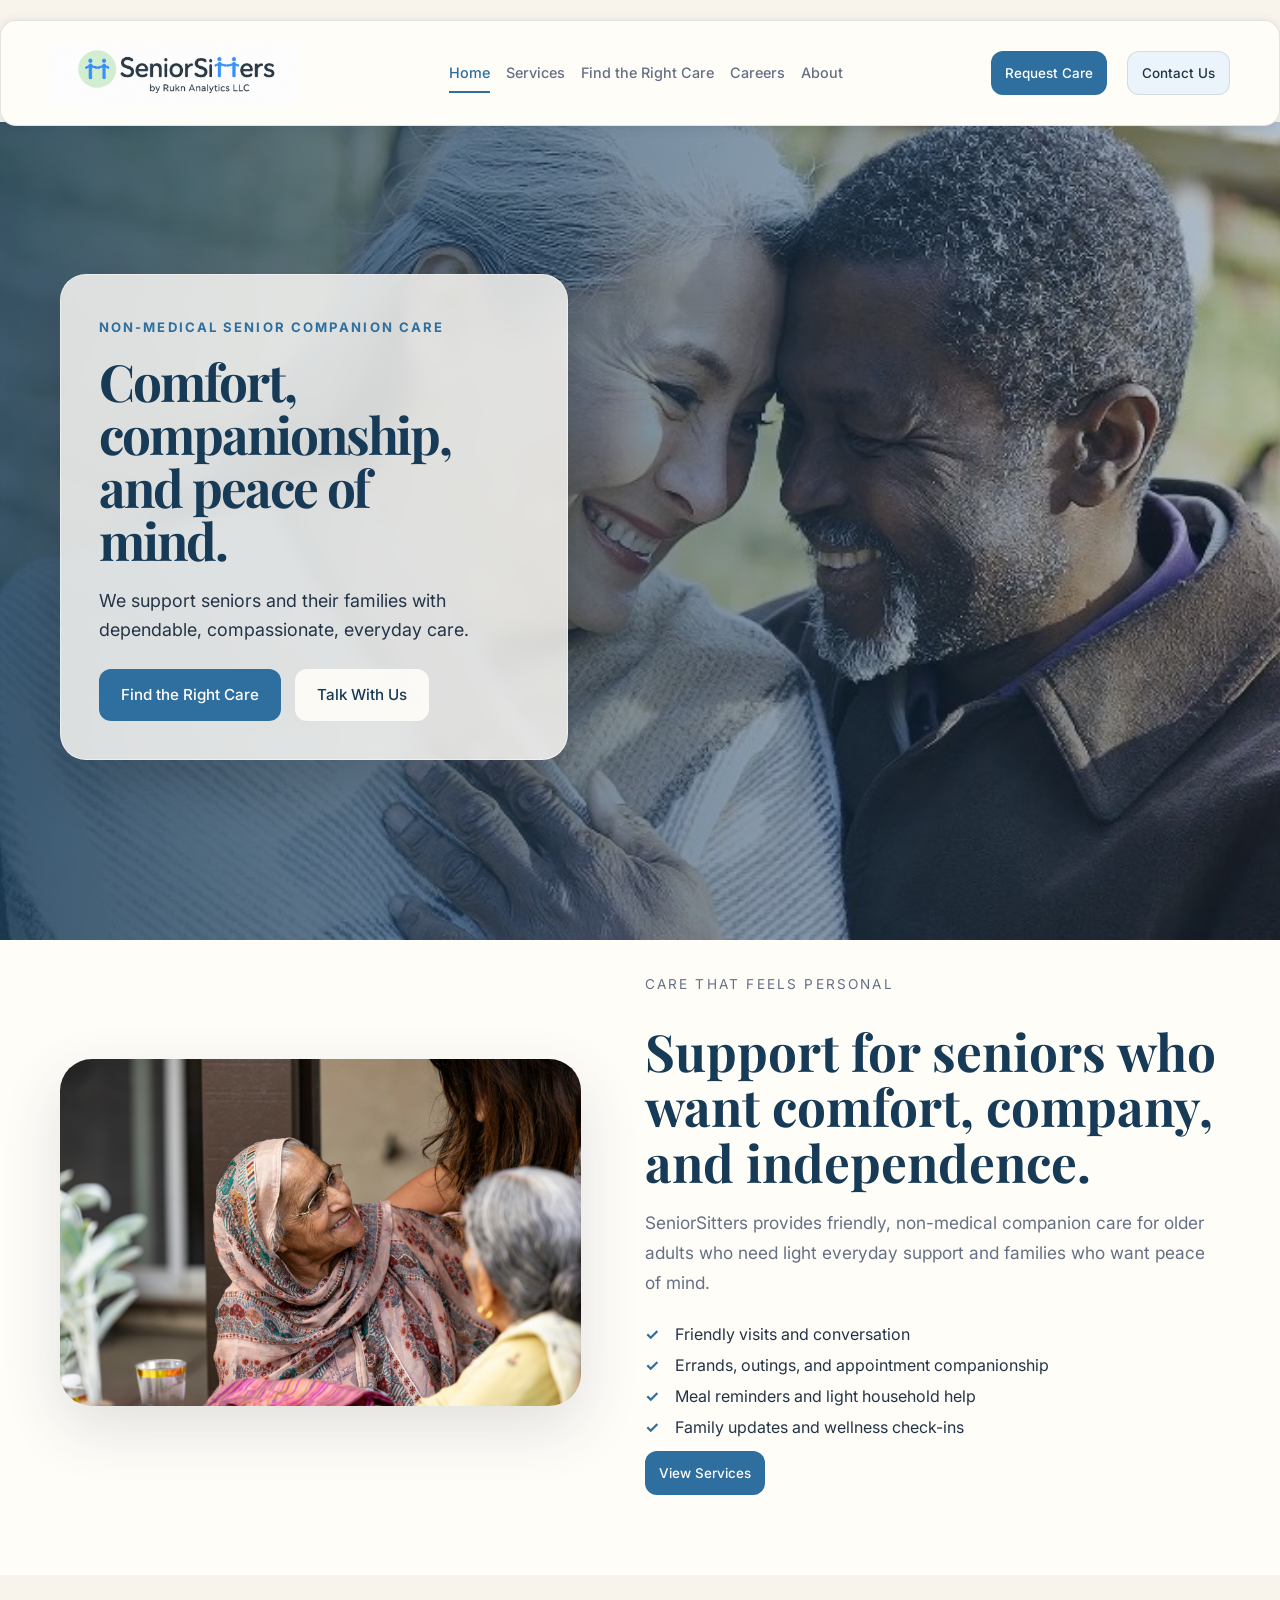
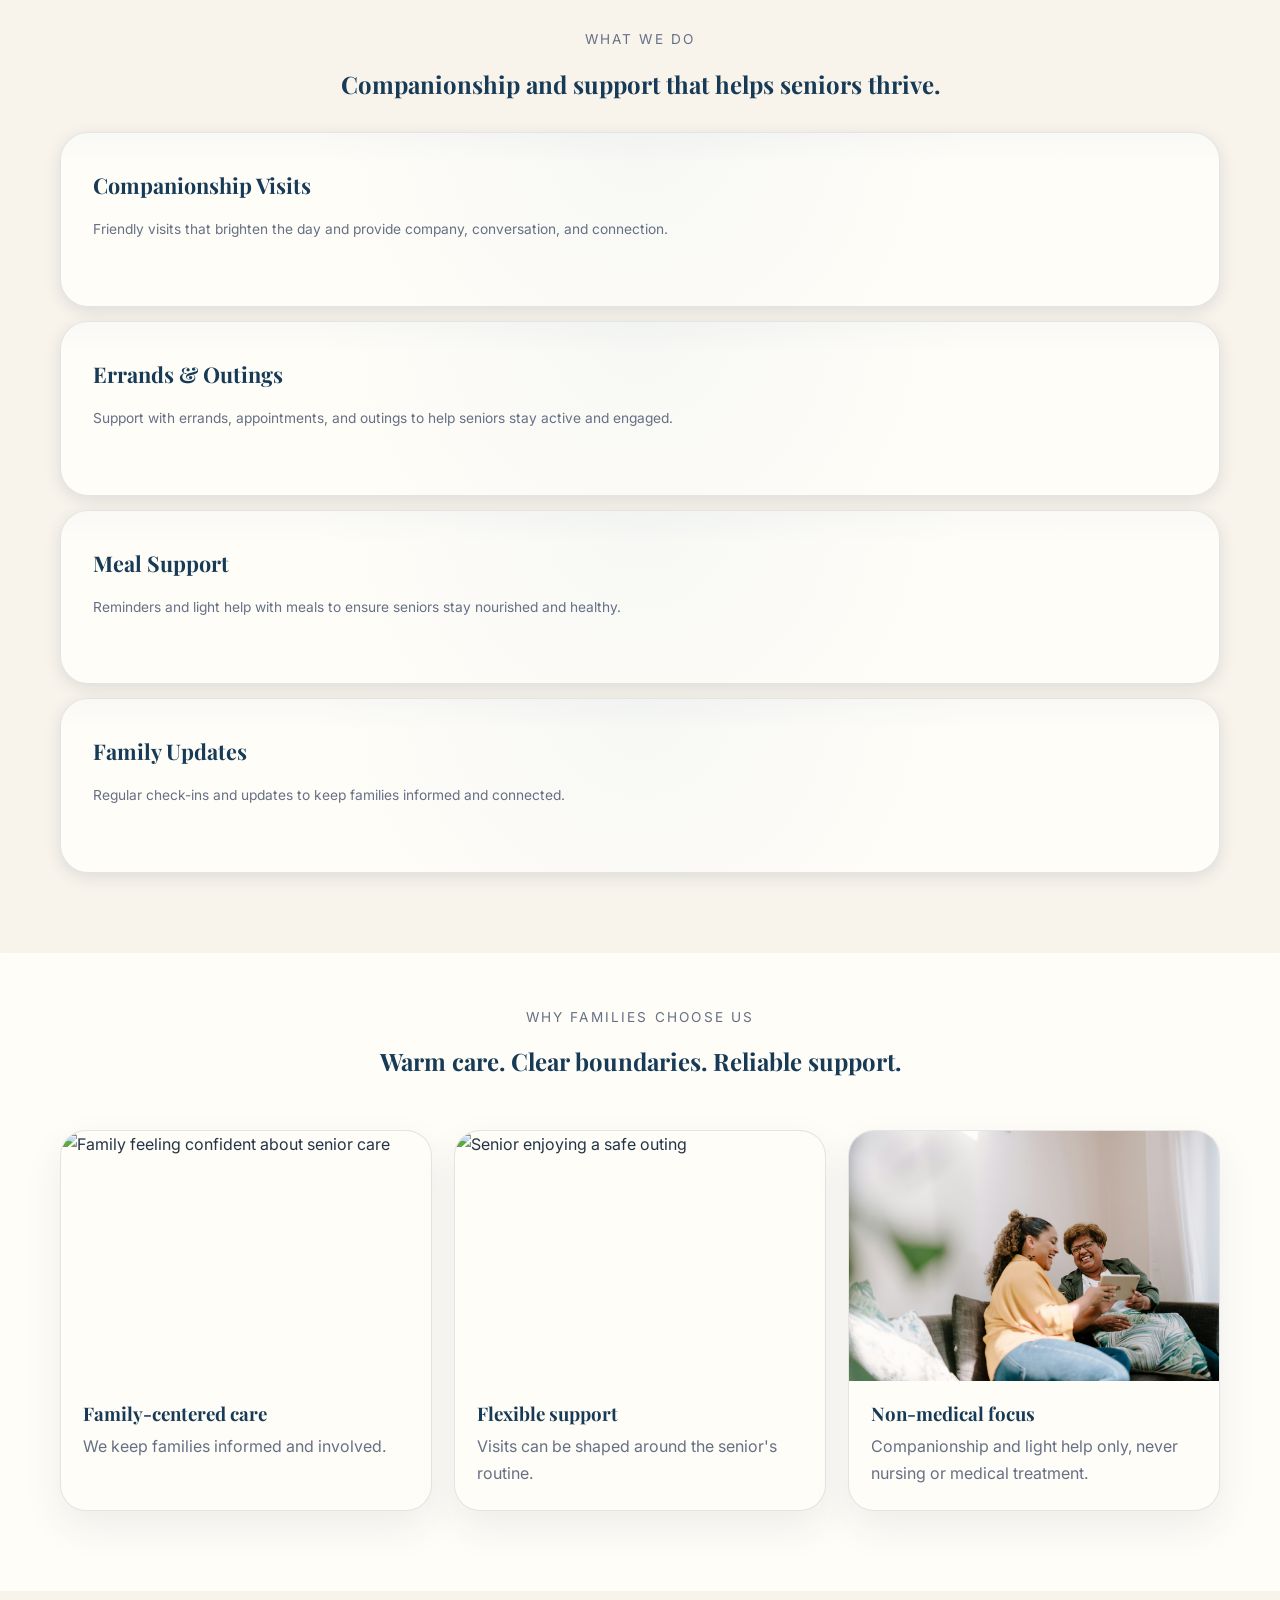
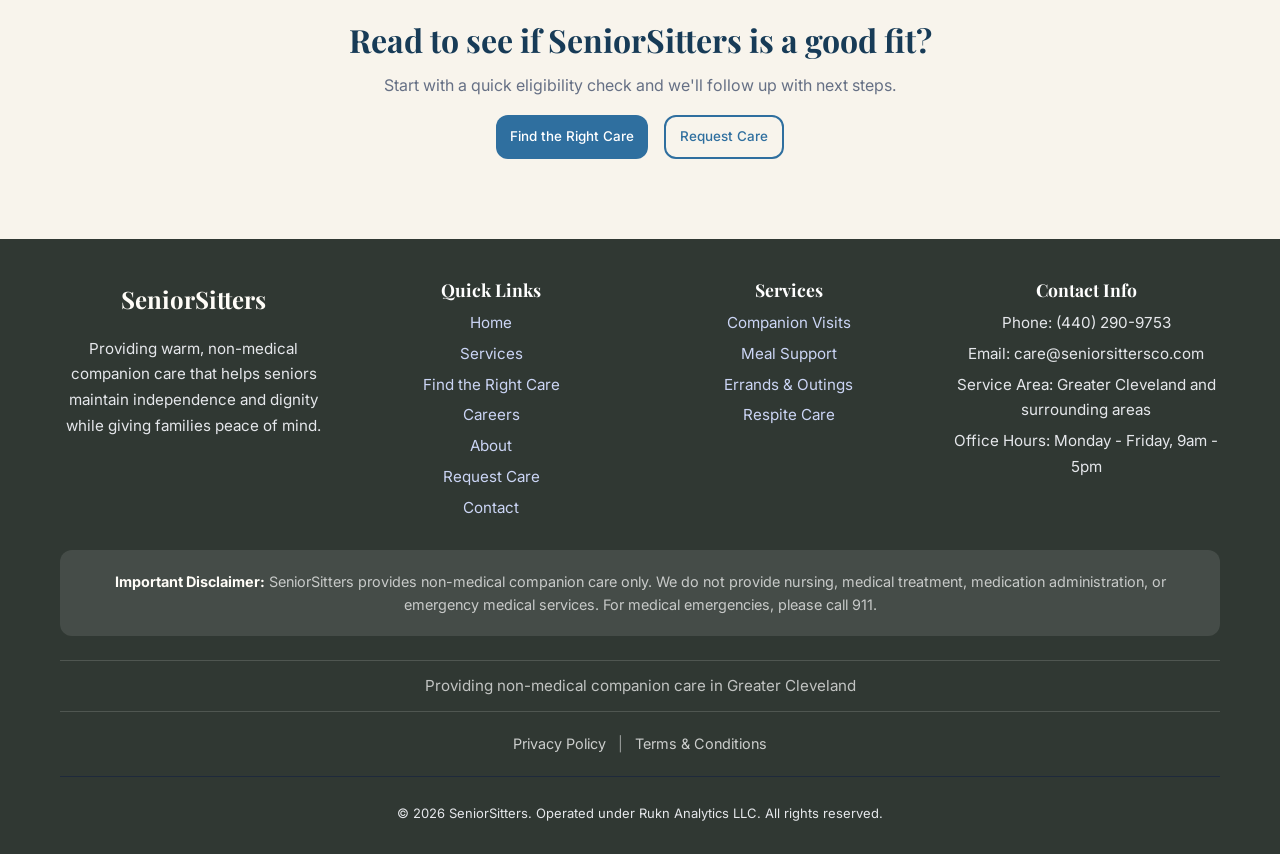
==== index.html @ dda29757 "privacy policy and terms and conditions were added for transparancy. About page now represents a cle" ====
<!DOCTYPE html>
<html lang="en">
<head>
  <meta charset="UTF-8">
  <meta name="viewport" content="width=device-width, initial-scale=1.0">
  <title>SeniorSitters - Trusted Senior Companion Care</title>
  <meta name="description" content="SeniorSitters provides warm, non-medical companion care for seniors. We offer companionship, errand support, meal reminders, and peace of mind for families.">
  <link rel="stylesheet" href="styles.css">
  <link rel="preconnect" href="https://fonts.googleapis.com">
  <link rel="preconnect" href="https://fonts.gstatic.com" crossorigin>
  <link href="https://fonts.googleapis.com/css2?family=Inter:wght@400;500;600;700&family=Playfair+Display:wght@600;700&display=swap" rel="stylesheet">
</head>
<body>
  <!-- Header -->
  <header class="header-shell">
    <div class="page-wrapper">
      <nav class="site-header">
        <a href="index.html" class="brand">
          <img src="assets/logos/logo.png" alt="SeniorSitters Logo" class="brand-logo">
        </a>
        <div class="nav-links" id="navLinks">
          <a href="index.html" class="nav-link active">Home</a>
          <a href="services.html" class="nav-link">Services</a>
          <a href="find-care.html" class="nav-link">Find the Right Care</a>
          <a href="careers.html" class="nav-link">Careers</a>
          <a href="about.html" class="nav-link">About</a>
        </div>
        <div class="header-actions">
          <a href="request-care.html" class="btn btn-primary">Request Care</a>
          <a href="contact.html" class="btn btn-secondary">Contact Us</a>
          <button class="mobile-nav-toggle" id="navToggle" aria-label="Toggle navigation">
            <span></span>
            <span></span>
            <span></span>
          </button>
        </div>
      </nav>
    </div>
  </header>

  <!-- Hero Section with Video/Image Background -->
  <section class="hero-video-section">
    <video class="hero-video" autoplay muted loop playsinline poster="assets/images/hero-care.jpg">
        <source src="assets/videos/hero-care.mp4" type="video/mp4">
    </video>

    <div class="hero-video-overlay"></div>

    <div class="container hero-video-inner">
      <div class="hero-copy-card">
        <span class="eyebrow">Non-medical senior companion care</span>
        <h1>Comfort, companionship, and peace of mind.</h1>
        <p>We support seniors and their families with dependable, compassionate, everyday care.</p>

        <div class="hero-buttons">
          <a href="find-care.html" class="btn btn-primary">Find the Right Care</a>
          <a href="contact.html" class="btn btn-light">Talk With Us</a>
        </div>
      </div>
    </div>
  </section>

  <!-- Split Care Section -->
  <section class="section section-ivory">
    <div class="container split-care-section">
      <div class="split-care-image">
        <img src="assets/images/companion-care.jpg" alt="Senior enjoying companionship with a caring sitter">
      </div>
      <div class="split-care-content">
        <span class="eyebrow">Care that feels personal</span>
        <h2>Support for seniors who want comfort, company, and independence.</h2>
        <p>SeniorSitters provides friendly, non-medical companion care for older adults who need light everyday support and families who want peace of mind.</p>
        <ul class="simple-check-list">
          <li>Friendly visits and conversation</li>
          <li>Errands, outings, and appointment companionship</li>
          <li>Meal reminders and light household help</li>
          <li>Family updates and wellness check-ins</li>
        </ul>
        <a href="services.html" class="btn btn-primary">View Services</a>
      </div>
    </div>
  </section>

  <!-- What We Do Section -->
  <section class="section">
    <div class="container">
      <div class="section-intro">
        <span class="eyebrow">What we do</span>
        <h2>Companionship and support that helps seniors thrive.</h2>
      </div>

      <div class="services-grid">
        <div class="service-card">
          <h3>Companionship Visits</h3>
          <p>Friendly visits that brighten the day and provide company, conversation, and connection.</p>
        </div>
        <div class="service-card">
          <h3>Errands & Outings</h3>
          <p>Support with errands, appointments, and outings to help seniors stay active and engaged.</p>
        </div>
        <div class="service-card">
          <h3>Meal Support</h3>
          <p>Reminders and light help with meals to ensure seniors stay nourished and healthy.</p>
        </div>
        <div class="service-card">
          <h3>Family Updates</h3>
          <p>Regular check-ins and updates to keep families informed and connected.</p>
        </div>
      </div>
      </div>
    </div>
  </section>
  <!-- Why Families Choose Us -->
  <section class="section section-ivory">
    <div class="container">
      <div class="section-intro">
        <span class="eyebrow">Why families choose us</span>
        <h2>Warm care. Clear boundaries. Reliable support.</h2>
      </div>

      <div class="photo-reason-grid">
        <div class="photo-reason-card">
          <img src="assets/images/family-support.jpg" alt="Family feeling confident about senior care">
          <h3>Family-centered care</h3>
          <p>We keep families informed and involved.</p>
        </div>
        <div class="photo-reason-card">
          <img src="assets/images/outings.jpg" alt="Senior enjoying a safe outing">
          <h3>Flexible support</h3>
          <p>Visits can be shaped around the senior's routine.</p>
        </div>
        <div class="photo-reason-card">
          <img src="assets/images/safety-check.jpg" alt="Caring sitter checking in with a senior">
          <h3>Non-medical focus</h3>
          <p>Companionship and light help only, never nursing or medical treatment.</p>
        </div>
      </div>
    </div>
  </section>

  <!-- Final CTA Section -->
  <section class="section section-sm" style="background: var(--color-bg);">
    <div class="container">
      <div class="cta-container intro-center" style="max-width: 600px; margin: 0 auto;">
        <h1 style="font-size: 2rem; margin-bottom: 12px;">Read to see if SeniorSitters is a good fit?</h1>
        <p style="color: var(--color-muted); font-size: 1rem;">Start with a quick eligibility check and we'll follow up with next steps.</p>
        <div class="cta-buttons">
          <a href="find-care.html" class="btn btn-primary">Find the Right Care</a>
          <a href="request-care.html" class="btn btn-outline">Request Care</a>
        </div>
      </div>
    </div>
  </section>

  <!-- Footer -->
  <footer class="site-footer">
    <div class="container">
      <div class="footer-content">
        <div class="footer-section">
          <div class="footer-brand">SeniorSitters</div>
          <p>Providing warm, non-medical companion care that helps seniors maintain independence and dignity while giving families peace of mind.</p>
        </div>
        <div class="footer-section">
          <h4>Quick Links</h4>
          <ul>
            <li><a href="index.html">Home</a></li>
            <li><a href="services.html">Services</a></li>
            <li><a href="find-care.html">Find the Right Care</a></li>
            <li><a href="careers.html">Careers</a></li>
            <li><a href="about.html">About</a></li>
            <li><a href="request-care.html">Request Care</a></li>
            <li><a href="contact.html">Contact</a></li>
          </ul>
        </div>
        <div class="footer-section">
          <h4>Services</h4>
          <ul>
            <li><a href="services.html">Companion Visits</a></li>
            <li><a href="services.html">Meal Support</a></li>
            <li><a href="services.html">Errands & Outings</a></li>
            <li><a href="services.html">Respite Care</a></li>
          </ul>
        </div>
        <div class="footer-section">
          <h4>Contact Info</h4>
          <p>Phone: (440) 290-9753</p>
          <p>Email: care@seniorsittersco.com</p>
          <p>Service Area: Greater Cleveland and surrounding areas</p>
          <p>Office Hours: Monday - Friday, 9am - 5pm</p>
        </div>
      </div>
      <div class="footer-disclaimer">
        <strong>Important Disclaimer:</strong> SeniorSitters provides non-medical companion care only. We do not provide nursing, medical treatment, medication administration, or emergency medical services. For medical emergencies, please call 911.
      </div>
      <div class="footer-trust-line">
        Providing non-medical companion care in Greater Cleveland
      </div>
      <div class="footer-legal">
        <a href="privacy-policy.html">Privacy Policy</a>
        <span class="footer-legal-divider">|</span>
        <a href="terms.html">Terms & Conditions</a>
      </div>
      <div class="footer-bottom">
        <p>© 2026 SeniorSitters. Operated under Rukn Analytics LLC. All rights reserved.</p>
      </div>
    </div>
  </footer>

  <script src="script.js"></script>
</body>
</html>
---- styles.css ----
/* ============================================
   SENIOR SITTERS - STYLES.CSS
   Warm, Professional Senior Companion Care
   ============================================ */

/* =========================
   COLOR VARIABLES
   ========================= */

:root {
  /* Core Colors */
  --color-bg: #F8F4EC;
  --color-surface: #FFFDF8;
  --color-surface-soft: #EAF4FA;
  
  /* Brand Colors */
  --color-primary: #2F6F9F;
  --color-primary-dark: #1F4E73;
  --color-navy: #173B57;
  --color-accent: #8FAF9D;
  --color-sand: #D8C3A5;
  --color-peach: #F3D8C7;
  
  /* Text Colors */
  --color-text: #243447;
  --color-muted: #667085;
  
  /* Borders & Shadows */
  --color-border: rgba(36, 52, 71, 0.12);
  --color-shadow: rgba(36, 52, 71, 0.12);
  
  /* Status Colors */
  --color-success: #22c55e;
  --color-error: #dc2626;
  
  /* Typography */
  --font-heading: 'Playfair Display', Georgia, serif;
  --font-body: 'Inter', -apple-system, BlinkMacSystemFont, 'Segoe UI', Roboto, sans-serif;
  
  /* Spacing */
  --radius-sm: 12px;
  --radius-md: 20px;
  --radius-lg: 28px;
  --radius-xl: 36px;
}

/* =========================
   GLOBAL RESET & BASE
   ========================= */

* {
  box-sizing: border-box;
  margin: 0;
  padding: 0;
}

html {
  scroll-behavior: smooth;
}

body {
  font-family: var(--font-body);
  font-size: 1rem;
  line-height: 1.7;
  color: var(--color-text);
  background: var(--color-bg);
  -webkit-font-smoothing: antialiased;
  -moz-osx-font-smoothing: grayscale;
}

h1, h2, h3, h4, h5, h6 {
  font-family: var(--font-heading);
  font-weight: 700;
  line-height: 1.2;
  color: var(--color-navy);
}

p {
  margin-bottom: 1rem;
}

a {
  color: var(--color-primary);
  text-decoration: none;
  transition: color 0.2s ease;
}

a:hover {
  color: var(--color-primary-dark);
}

img {
  height: auto;
  display: block;
}

button, input, select, textarea {
  font-family: inherit;
  font-size: inherit;
}

/* Focus States for Accessibility */
:focus-visible {
  outline: 2px solid var(--color-primary);
  outline-offset: 2px;
}

/* =========================
   LAYOUT
   ========================= */

.container {
  max-width: 1200px;
  margin: 0 auto;
  padding: 0 20px;
}

.page-wrapper {
  max-width: 1200px;
  margin: 0 auto;
  padding: 0 24px;
}

.narrow {
  max-width: 720px;
  margin: 0 auto;
}

/* =========================
   HEADER & NAVIGATION
   ========================= */

.header-shell {
  background: var(--color-surface);
  border: 1px solid var(--color-border);
  border-radius: var(--radius-md);
  margin: 0;
  padding: 0 24px;
  box-shadow: 0 4px 20px var(--color-shadow);
  position: sticky;
  top: 0;
  z-index: 1000;
}

.site-header {
  height: 82px;
  display: grid;
  grid-template-columns: 180px 1fr auto;
  align-items: center;
  gap: 28px;
}

.brand {
  display: flex;
  align-items: center;
  text-decoration: none;
  flex-shrink: 0;
}

.brand-logo {
  width: 250px;
  height: auto;
  object-fit: contain;
  display: block;
}

.nav-links {
  display: flex;
  justify-content: center;
  align-items: center;
  gap: 28px;
}

.header-actions {
  display: flex;
  align-items: center;
  gap: 14px;
}

.nav-link {
  color: var(--color-muted);
  font-weight: 500;
  font-size: 0.95rem;
  padding: 8px 0;
  position: relative;
}

.nav-link::after {
  content: '';
  position: absolute;
  bottom: 0;
  left: 0;
  width: 0;
  height: 2px;
  background: var(--color-primary);
  transition: width 0.2s ease;
}

.nav-link:hover,
.nav-link.active {
  color: var(--color-primary);
}

.nav-link:hover::after,
.nav-link.active::after {
  width: 100%;
}

.header-actions {
  display: flex;
  align-items: center;
  gap: 20px;
  flex-shrink: 0;
}

.nav-phone {
  color: var(--color-muted);
  font-weight: 500;
  font-size: 0.9rem;
  transition: color 0.2s;
}

.nav-phone:hover {
  color: var(--color-primary);
}

.nav-cta {
  background: var(--color-primary);
  color: white;
  padding: 10px 20px;
  border-radius: var(--radius-sm);
  font-weight: 500;
  font-size: 0.9rem;
  transition: all 0.2s ease;
}

.nav-cta:hover {
  background: var(--color-primary-dark);
  color: white;
  transform: translateY(-2px);
  box-shadow: 0 4px 12px rgba(47, 111, 159, 0.3);
}

/* Mobile Navigation */
.mobile-nav-toggle {
  display: none;
  background: none;
  border: none;
  cursor: pointer;
  padding: 8px;
  flex-direction: column;
  gap: 5px;
}

.mobile-nav-toggle span {
  display: block;
  width: 24px;
  height: 2px;
  background: var(--color-navy);
  transition: 0.3s;
}

/* =========================
   HERO SECTION
   ========================= */

.hero-video-section {
  position: relative;
  min-height: calc(100vh - 82px);
  overflow: hidden;
  isolation: isolate;
  background: #173B57;
}

.hero-video {
  position: absolute;
  inset: 0;
  width: 100%;
  height: 100%;
  min-height: 100%;
  object-fit: cover;
  z-index: -3;
  opacity: 1;
}

.hero-video-overlay {
  position: absolute;
  inset: 0;
  z-index: -2;
  background:
    linear-gradient(
      90deg,
      rgba(23, 59, 87, 0.82) 0%,
      rgba(23, 59, 87, 0.55) 42%,
      rgba(23, 59, 87, 0.22) 100%
    );
}

.hero-video-inner {
  min-height: calc(100vh - 110px);
  display: flex;
  align-items: center;
  justify-content: flex-start;
  position: relative;
  z-index: 2;
  padding-top: 48px;
  padding-bottom: 48px;
}

.hero-copy-card {
  max-width: 560px;
  background: rgba(255, 253, 248, 0.82);
  border: 1px solid rgba(255, 255, 255, 0.45);
  border-radius: 26px;
  padding: clamp(26px, 3vw, 38px);
  box-shadow: 0 20px 55px rgba(0, 0, 0, 0.18);
  backdrop-filter: blur(8px);
}

.hero-copy-card .eyebrow {
  color: #2F6F9F;
  font-weight: 700;
  font-size: 0.82rem;
  letter-spacing: 0.16em;
  margin-bottom: 16px;
}

.hero-copy-card h1 {
  color: #173B57;
  font-size: clamp(2.4rem, 4vw, 4rem);
  line-height: 1.04;
  letter-spacing: -0.04em;
  margin: 0 0 18px;
  max-width: 9.5ch;
}

.hero-copy-card p {
  color: #243447;
  font-size: clamp(1rem, 1.4vw, 1.12rem);
  line-height: 1.65;
  margin: 0 0 24px;
  max-width: 430px;
}

.hero-buttons {
  display: flex;
  gap: 14px;
  flex-wrap: wrap;
}

.hero-buttons .btn {
  padding: 13px 22px;
  font-size: 0.95rem;
}

.hero-trust-stack {
  display: grid;
  gap: 18px;
  align-self: end;
  margin-bottom: 40px;
}

.trust-mini-card {
  background: rgba(255, 253, 248, 0.86);
  border: 1px solid rgba(255, 255, 255, 0.45);
  border-radius: 24px;
  padding: 22px 24px;
  box-shadow: 0 18px 45px rgba(0, 0, 0, 0.16);
  backdrop-filter: blur(10px);
}

.trust-mini-card strong {
  display: block;
  color: #173B57;
  font-size: 1.08rem;
  margin-bottom: 6px;
}

.trust-mini-card span {
  display: block;
  color: #40566B;
  line-height: 1.6;
}

.btn-light {
  background: rgba(255, 253, 248, 0.9);
  color: #173B57;
  border: 1px solid rgba(23, 59, 87, 0.18);
}

.btn-light:hover {
  background: #ffffff;
  transform: translateY(-2px);
}

@media (max-width: 900px) {
  .header-shell {
    position: sticky;
    top: 0;
    z-index: 1000;
    margin: 0;
    border-radius: 0;
    padding: 0;
  }

  .site-header {
    min-height: 68px;
    height: 68px;
    display: flex;
    align-items: center;
    justify-content: space-between;
  }

  .brand-logo {
    width: 145px;
    height: auto;
  }

  .nav-links {
    position: absolute;
    top: 68px;
    left: 0;
    right: 0;
    display: none;
    flex-direction: column;
    gap: 0;
    background: #FFFDF8;
    border-top: 1px solid var(--color-border);
    box-shadow: 0 18px 35px rgba(36, 52, 71, 0.14);
    padding: 10px 18px 18px;
  }

  .nav-links.active {
    display: flex;
  }

  .nav-link {
    width: 100%;
    padding: 14px 8px;
    font-size: 1rem;
    border-bottom: 1px solid rgba(36, 52, 71, 0.08);
  }

  .header-actions {
    display: flex;
    align-items: center;
    gap: 10px;
  }

  .header-actions > .btn {
    display: none;
  }

  .mobile-nav-toggle {
    display: inline-flex;
    width: 46px;
    height: 46px;
    border: 1px solid var(--color-border);
    border-radius: 14px;
    background: #FFFDF8;
    align-items: center;
    justify-content: center;
    flex-direction: column;
    gap: 5px;
    cursor: pointer;
  }

  .mobile-nav-toggle span {
    width: 20px;
    height: 2px;
    background: var(--color-navy);
    border-radius: 999px;
    display: block;
  }

  .hero-video-inner {
    grid-template-columns: 1fr;
    padding-top: 46px;
    padding-bottom: 46px;
  }

  .hero-trust-stack {
    margin-bottom: 0;
  }
}

@media (min-width: 901px) {
  .mobile-nav-toggle {
    display: none;
  }
}

@media (max-width: 560px) {
  .hero-video-section,
  .hero-video-inner {
    min-height: auto;
  }

  .hero-video-inner {
    padding-top: 34px;
    padding-bottom: 34px;
  }

  .hero-copy-card {
    border-radius: 24px;
  }

  .hero-buttons {
    flex-direction: column;
  }

  .hero-buttons .btn {
    width: 100%;
  }
}

/* =========================
   SPLIT CARE SECTION
   ========================= */

.split-care-section {
  display: grid;
  grid-template-columns: 0.95fr 1.05fr;
  gap: clamp(32px, 5vw, 72px);
  align-items: center;
}

.split-care-image img {
  width: 100%;
  min-height: 320px;
  object-fit: cover;
  border-radius: 32px;
  box-shadow: 0 22px 60px rgba(36, 52, 71, 0.14);
}

.split-care-content h2 {
  font-size: clamp(2rem, 4vw, 3.3rem);
  line-height: 1.08;
  color: var(--color-navy);
  margin: 10px 0 18px;
}

.split-care-content p {
  color: var(--color-muted);
  font-size: 1.08rem;
  line-height: 1.75;
  margin-bottom: 22px;
}

.simple-check-list {
  list-style: none;
  padding: 0;
  margin: 0 0 28px;
  display: grid;
  gap: 12px;
}

.simple-check-list li {
  position: relative;
  padding-left: 30px;
  color: var(--color-text);
}

.simple-check-list li::before {
  content: "✓";
  position: absolute;
  left: 0;
  top: 0;
  color: var(--color-primary);
  font-weight: 700;
}

/* =========================
   PHOTO REASON GRID
   ========================= */

.photo-reason-grid {
  display: grid;
  grid-template-columns: repeat(3, 1fr);
  gap: 22px;
  margin-top: 36px;
}

.photo-reason-card {
  background: var(--color-surface);
  border: 1px solid var(--color-border);
  border-radius: 26px;
  overflow: hidden;
  box-shadow: 0 16px 38px rgba(36, 52, 71, 0.08);
}

.photo-reason-card img {
  width: 100%;
  height: 250px;
  object-fit: cover;
  display: block;
}

.photo-reason-card h3 {
  margin: 22px 22px 8px;
  color: var(--color-navy);
}

.photo-reason-card p {
  margin: 0 22px 24px;
  color: var(--color-muted);
  line-height: 1.65;
}

@media (max-width: 900px) {
  .split-care-section,
  .photo-reason-grid {
    grid-template-columns: 1fr;
  }

  .split-care-image img {
    min-height: 320px;
  }

  .how-it-works-grid {
    grid-template-columns: 1fr;
    gap: 16px;
  }

  .scope-list {
    grid-template-columns: 1fr;
  }
}

/* =========================
   BUTTONS
   ========================= */

.btn {
  display: inline-flex;
  align-items: center;
  justify-content: center;
  padding: 14px 28px;
  border-radius: var(--radius-sm);
  font-weight: 500;
  font-size: 1rem;
  text-decoration: none;
  transition: all 0.2s ease;
  cursor: pointer;
  border: none;
  min-height: 48px;
}

.btn-primary {
  background: var(--color-primary);
  color: white;
}

.btn-primary:hover {
  background: var(--color-primary-dark);
  transform: translateY(-2px);
  box-shadow: 0 6px 20px rgba(47, 111, 159, 0.3);
  color: white;
}

.btn-secondary {
  background: var(--color-surface);
  color: var(--color-text);
  border: 1px solid var(--color-border);
}

.btn-secondary:hover {
  background: var(--color-surface-soft);
  border-color: var(--color-primary);
  color: var(--color-text);
}

.btn-outline {
  background: transparent;
  color: var(--color-primary);
  border: 2px solid var(--color-primary);
}

.btn-outline:hover {
  background: var(--color-primary);
  color: white;
}

/* =========================
   SECTIONS
   ========================= */

.section {
  padding: 24px 0;
}

.section-sm {
  padding: 14px 0;
}

.section-lg {
  padding: 38px 0;
}

.section-alt {
  background: var(--color-surface);
}

.section-intro {
  text-align: center;
  max-width: 620px;
  margin: 0 auto 14px;
}

.section-intro h1,
.section-intro h2 {
  margin-bottom: 8px;
}

.section-intro p,
.section-subtext {
  margin-top: 6px;
  font-size: 0.92rem;
  line-height: 1.45;
}

.intro-center {
  text-align: center;
}

.section-subtext {
  max-width: 640px;
  margin: 6px auto 0;
  color: var(--color-muted);
}

/* Section Backgrounds */
.section-cream {
  background: var(--color-bg);
}

.section-ivory {
  background: var(--color-surface);
}

.section-sky {
  background: var(--color-surface-soft);
}

/* Decorative Circles */
.has-decorations {
  position: relative;
}

.has-decorations::before,
.has-decorations::after {
  content: '';
  position: absolute;
  border-radius: 50%;
  filter: blur(80px);
  opacity: 0.4;
  z-index: 0;
}

.has-decorations::before {
  width: 400px;
  height: 400px;
  background: var(--color-peach);
  top: -100px;
  left: -100px;
}

.has-decorations::after {
  width: 300px;
  height: 300px;
  background: var(--color-accent);
  bottom: 0;
  right: -50px;
}

/* =========================
   CARDS & GRIDS
   ========================= */

.features-grid {
  display: grid;
  grid-template-columns: repeat(auto-fit, minmax(300px, 1fr));
  gap: 24px;
}

.feature-card {
  background: var(--color-surface);
  border: 1px solid var(--color-border);
  border-radius: var(--radius-md);
  padding: 32px;
  transition: all 0.3s ease;
}

.feature-card:hover {
  transform: translateY(-6px);
  box-shadow: 0 12px 32px var(--color-shadow);
}

.feature-card h3 {
  font-size: 1.35rem;
  margin-bottom: 12px;
  color: var(--color-navy);
}

.feature-card p {
  color: var(--color-muted);
  margin: 0;
}

.career-grid {
  display: grid;
  grid-template-columns: repeat(auto-fit, minmax(320px, 1fr));
  gap: 24px;
  margin-top: 24px;
}

.career-card {
  background: var(--color-surface);
  border: 1px solid var(--color-border);
  border-radius: var(--radius-lg);
  padding: 28px;
  box-shadow: 0 12px 30px var(--color-shadow);
}

.career-card h3 {
  font-size: 1.4rem;
  margin-bottom: 18px;
  color: var(--color-navy);
}

.career-card-copy {
  color: var(--color-text);
  margin-bottom: 16px;
  line-height: 1.75;
}

.career-list {
  list-style: none;
  padding: 0;
  margin: 0;
}

.career-list li {
  position: relative;
  padding-left: 22px;
  margin-bottom: 12px;
  color: var(--color-text);
  line-height: 1.6;
}

.career-list li::before {
  content: "•";
  position: absolute;
  left: 0;
  top: 0;
  color: var(--color-primary);
  font-weight: 700;
}

.career-note {
  margin-top: 18px;
  color: var(--color-muted);
  font-size: 0.85rem;
}

@media (max-width: 767px) {
  .career-grid {
    grid-template-columns: 1fr;
  }
}

/* Service Cards */
.services-grid,
.features-grid,
.packages-grid,
.help-grid,
.trust-grid,
.how-it-works-grid,
.transportation-grid {
  display: grid;
  grid-template-columns: repeat(auto-fit, minmax(260px, 1fr));
  gap: 14px;
  margin-top: 16px;
}

.service-card,
.feature-card,
.package-card,
.help-card,
.trust-card,
.transportation-card,
.how-step,
.scope-container {
  background: var(--color-surface);
  border: 1px solid var(--color-border);
  border-radius: 16px;
  padding: 16px;
  transition: all 0.25s ease;
}

.service-card:hover,
.feature-card:hover,
.package-card:hover,
.help-card:hover,
.trust-card:hover {
  transform: translateY(-3px);
  box-shadow: 0 8px 18px var(--color-shadow);
}

.service-icon,
.package-icon,
.value-icon {
  font-size: 1.5rem;
  margin-bottom: 6px;
}

.service-card h3,
.feature-card h3,
.package-card h3,
.help-card h3,
.trust-card h3,
.transportation-card h3,
.how-step h3 {
  font-size: 1rem;
  margin-bottom: 6px;
}

.service-card p,
.feature-card p,
.package-card p,
.help-card p,
.trust-card p,
.how-step p,
.scope-container p {
  font-size: 0.86rem;
  line-height: 1.35;
  margin-bottom: 8px;
}

.package-list,
.career-list,
.simple-check-list,
.included-list,
.notes-list,
.scope-list {
  margin-bottom: 10px;
  gap: 4px;
}

.package-list li,
.career-list li,
.included-list li,
.notes-list li,
.scope-list li {
  font-size: 0.82rem;
  line-height: 1.25;
  margin-bottom: 4px;
}

.btn {
  min-height: 38px;
  padding: 8px 14px;
  font-size: 0.84rem;
}

/* Package Cards */
.packages-grid {
  display: flex;
  flex-direction: column;
  gap: 14px;
  margin-top: 16px;
  align-items: center;
}

.packages-grid.packages-grid-compact {
  max-width: 900px;
  width: 100%;
  margin: 0 auto;
}

.packages-grid.packages-grid-compact .compact-package {
  width: 100%;
}

.package-row {
  display: grid;
  gap: 14px;
  width: 100%;
}

.package-row-3 {
  grid-template-columns: repeat(3, minmax(240px, 1fr));
  max-width: 1160px;
}

.package-row-2 {
  grid-template-columns: repeat(2, minmax(240px, 1fr));
  max-width: 800px;
}

@media (max-width: 960px) {
  .package-row-3,
  .package-row-2 {
    grid-template-columns: repeat(auto-fit, minmax(240px, 1fr));
  }
}

.package-card {
  background: var(--color-surface);
  border: 1px solid var(--color-border);
  border-radius: 16px;
  padding: 14px;
  transition: all 0.25s ease;
}

.package-card:hover {
  transform: translateY(-3px);
  box-shadow: 0 8px 18px var(--color-shadow);
}

.package-card.featured-package {
  border: 1px solid var(--color-primary);
  background: linear-gradient(135deg, var(--color-surface) 0%, var(--color-surface-soft) 100%);
}

.package-icon {
  font-size: 1.5rem;
  margin-bottom: 6px;
}

.package-card h3 {
  font-size: 1rem;
  margin-bottom: 6px;
  color: var(--color-navy);
}

.package-price {
  font-size: 1.05rem;
  font-weight: 700;
  color: var(--color-primary);
  margin-bottom: 4px;
}

.package-minimum {
  font-size: 0.85rem;
  color: var(--color-muted);
  margin-bottom: 10px;
  padding-bottom: 10px;
}

.package-card > p {
  font-size: 0.86rem;
  line-height: 1.35;
  margin-bottom: 8px;
}

.package-list {
  list-style: none;
  padding: 0;
  margin: 0 0 10px;
  gap: 4px;
}

.package-list li {
  position: relative;
  padding-left: 18px;
  margin-bottom: 4px;
  color: var(--color-muted);
  font-size: 0.82rem;
  line-height: 1.25;
}

.package-list li::before {
  content: "✓";
  position: absolute;
  left: 0;
  color: var(--color-primary);
  font-weight: 600;
}

.package-card .btn {
  width: 100%;
  text-align: center;
  min-height: 36px;
  padding: 8px 12px;
  font-size: 0.84rem;
}

.package-note {
  text-align: center;
  max-width: 700px;
  margin: 20px auto 0;
  padding: 12px 14px;
  background: var(--color-surface-soft);
  border-radius: 16px;
  font-size: 0.86rem;
  color: var(--color-muted);
}

.package-note p {
  margin: 0;
}

.travel-note {
  font-size: 0.82rem;
  color: var(--color-muted);
  margin: 10px 0 12px;
  font-style: italic;
}

/* Transportation & Outing Details */
.transportation-container {
  max-width: 960px;
  margin: 0 auto;
}

.transportation-container h2 {
  text-align: center;
  font-size: 1.6rem;
  margin-bottom: 8px;
  color: var(--color-text);
}

.transportation-intro {
  text-align: center;
  font-size: 0.95rem;
  color: var(--color-muted);
  margin-bottom: 24px;
  max-width: 560px;
  margin-left: auto;
  margin-right: auto;
}

.transportation-grid {
  display: grid;
  grid-template-columns: repeat(auto-fit, minmax(260px, 1fr));
  gap: 14px;
  margin-top: 16px;
}

.transportation-card {
  background: var(--color-surface);
  border: 1px solid var(--color-border);
  border-radius: 16px;
  padding: 16px;
  box-shadow: 0 2px 10px var(--color-shadow);
}

.transportation-card h3 {
  font-size: 1rem;
  margin-bottom: 6px;
  color: var(--color-primary);
  font-weight: 600;
}

.fee-item,
.included-list li,
.notes-list li {
  padding: 6px 0;
}

.included-list li,
.notes-list li {
  font-size: 0.82rem;
  line-height: 1.25;
  margin-bottom: 4px;
}

.fee-list {
  display: flex;
  flex-direction: column;
  gap: 12px;
}

.fee-item {
  display: flex;
  justify-content: space-between;
  align-items: center;
  padding: 8px 0;
  border-bottom: 1px solid var(--color-border);
}

.fee-item:last-child {
  border-bottom: none;
}

.fee-label {
  font-weight: 500;
  color: var(--color-text);
}

.fee-amount {
  font-weight: 600;
  color: var(--color-primary);
}

.included-list,
.notes-list {
  list-style: none;
  padding: 0;
  margin: 0;
}

.included-list li,
.notes-list li {
  padding: 6px 0;
  color: var(--color-muted);
  position: relative;
  padding-left: 20px;
}

.included-list li:before,
.notes-list li:before {
  content: "✓";
  color: var(--color-success);
  font-weight: bold;
  position: absolute;
  left: 0;
}

.notes-list li:before {
  content: "ℹ";
  color: var(--color-primary);
}

/* How It Works */
.how-it-works-grid {
  display: grid;
  grid-template-columns: repeat(auto-fit, minmax(220px, 1fr));
  gap: 14px;
  margin-top: 16px;
}

.how-step {
  text-align: center;
  padding: 16px;
  background: var(--color-surface);
  border: 1px solid var(--color-border);
  border-radius: 16px;
}

.step-number {
  display: inline-flex;
  align-items: center;
  justify-content: center;
  width: 36px;
  height: 36px;
  background: var(--color-primary);
  color: white;
  font-size: 1.1rem;
  font-weight: 700;
  border-radius: 50%;
  margin-bottom: 10px;
}

.how-step h3 {
  font-size: 1rem;
  color: var(--color-navy);
  margin-bottom: 6px;
}

.how-step p {
  font-size: 0.86rem;
  color: var(--color-muted);
  margin: 0;
  line-height: 1.35;
}

/* Service Scope */
.scope-container {
  max-width: 800px;
  margin: 0 auto;
  text-align: center;
  padding: 16px;
  background: var(--color-surface);
  border-radius: 16px;
  border: 1px solid var(--color-border);
}

.scope-container h2 {
  font-size: 1.2rem;
  margin-bottom: 10px;
  color: var(--color-navy);
}

.scope-container > p {
  font-size: 0.86rem;
  color: var(--color-text);
  margin-bottom: 10px;
}

.scope-list {
  list-style: none;
  padding: 0;
  margin: 0 0 10px;
  display: grid;
  grid-template-columns: repeat(2, minmax(0, 1fr));
  gap: 4px;
  text-align: left;
  max-width: 600px;
  margin-left: auto;
  margin-right: auto;
}

.scope-list li {
  position: relative;
  padding-left: 18px;
  color: var(--color-muted);
  font-size: 0.82rem;
  line-height: 1.25;
  margin-bottom: 4px;
}

.scope-list li::before {
  content: "•";
  position: absolute;
  left: 8px;
  color: var(--color-primary);
  font-weight: 600;
}

.scope-closing {
  font-size: 0.95rem;
  color: var(--color-muted);
  font-style: italic;
  margin: 0;
}

/* Help Cards */
.help-grid {
  display: grid;
  grid-template-columns: repeat(auto-fit, minmax(280px, 1fr));
  gap: 24px;
}

.help-card {
  background: var(--color-surface);
  border: 1px solid var(--color-border);
  border-radius: var(--radius-md);
  padding: 28px;
  transition: all 0.3s ease;
}

.help-card:hover {
  transform: translateY(-4px);
  box-shadow: 0 12px 28px var(--color-shadow);
}

.help-card h3 {
  font-size: 1.25rem;
  margin-bottom: 12px;
  color: var(--color-navy);
}

.help-card p {
  color: var(--color-muted);
  margin: 0;
}

/* Trust Cards */
.trust-grid {
  display: grid;
  grid-template-columns: repeat(auto-fit, minmax(280px, 1fr));
  gap: 24px;
}

.trust-card {
  background: var(--color-surface);
  border: 1px solid var(--color-border);
  border-radius: var(--radius-md);
  padding: 28px;
  display: flex;
  gap: 20px;
  align-items: flex-start;
  transition: all 0.3s ease;
}

.trust-card:hover {
  transform: translateY(-4px);
  box-shadow: 0 12px 28px var(--color-shadow);
}

.trust-icon {
  width: 56px;
  height: 56px;
  background: var(--color-primary);
  border-radius: var(--radius-sm);
  display: flex;
  align-items: center;
  justify-content: center;
  font-size: 1.5rem;
  color: white;
  flex-shrink: 0;
}

.trust-card h3 {
  font-size: 1.2rem;
  margin-bottom: 8px;
  color: var(--color-navy);
}

.trust-card p {
  color: var(--color-muted);
  margin: 0;
  font-size: 0.95rem;
}

/* Photo Cards */
.photo-grid {
  display: grid;
  grid-template-columns: repeat(auto-fit, minmax(280px, 1fr));
  gap: 24px;
}

.photo-card {
  background: var(--color-surface);
  border: 1px solid var(--color-border);
  border-radius: var(--radius-lg);
  overflow: hidden;
  transition: all 0.3s ease;
}

.photo-card:hover {
  transform: translateY(-6px);
  box-shadow: 0 16px 40px var(--color-shadow);
}

.photo-card img {
  width: 100%;
  height: 220px;
  object-fit: cover;
  background: var(--color-surface-soft);
}

.photo-card-content {
  padding: 24px;
}

.photo-card h3 {
  font-size: 1.25rem;
  margin-bottom: 8px;
  color: var(--color-navy);
}

.photo-card p {
  color: var(--color-muted);
  margin: 0;
  font-size: 0.95rem;
}

/* =========================
   FORMS
   ========================= */

.form-section {
  padding: 80px 0;
}

.form-card {
  background: var(--color-surface);
  border: 1px solid var(--color-border);
  border-radius: var(--radius-lg);
  padding: 48px;
  box-shadow: 0 8px 32px var(--color-shadow);
  max-width: 720px;
  margin: 0 auto;
}

.form-card h2 {
  text-align: center;
  font-size: 1.75rem;
  margin-bottom: 32px;
}

.form-row {
  display: grid;
  grid-template-columns: 1fr 1fr;
  gap: 20px;
}

.form-row.single {
  grid-template-columns: 1fr;
}

.form-field {
  margin-bottom: 20px;
}

.form-field label {
  display: block;
  font-weight: 500;
  font-size: 0.95rem;
  color: var(--color-text);
  margin-bottom: 8px;
}

.form-field label .required {
  color: var(--color-error);
  margin-left: 4px;
}

.form-field input,
.form-field textarea,
.form-field select {
  width: 100%;
  padding: 14px 16px;
  border: 1px solid var(--color-border);
  border-radius: var(--radius-sm);
  background: var(--color-bg);
  font-size: 1rem;
  color: var(--color-text);
  transition: all 0.2s ease;
}

.form-field input:focus,
.form-field textarea:focus,
.form-field select:focus {
  outline: none;
  border-color: var(--color-primary);
  background: var(--color-surface);
  box-shadow: 0 0 0 3px rgba(47, 111, 159, 0.15);
}

.form-field input::placeholder,
.form-field textarea::placeholder {
  color: var(--color-muted);
}

.form-field textarea {
  min-height: 140px;
  resize: vertical;
}

.checkbox-group {
  display: flex;
  flex-direction: column;
  gap: 12px;
}

.checkbox-label {
  display: flex;
  align-items: center;
  gap: 12px;
  cursor: pointer;
  font-weight: 400;
}

.checkbox-label input[type="checkbox"] {
  width: 18px;
  height: 18px;
  accent-color: var(--color-primary);
  cursor: pointer;
}

.schedule-fields {
  display: flex;
  gap: 12px;
  align-items: center;
}

.schedule-fields select,
.schedule-fields input {
  flex: 1;
}

@media (max-width: 767px) {
  .schedule-fields {
    flex-direction: column;
    gap: 8px;
  }
  
  .transportation-grid {
    grid-template-columns: 1fr;
  }
}

.char-counter {
  font-size: 0.85rem;
  color: var(--color-muted);
  text-align: right;
  margin-top: 6px;
}

.form-actions {
  display: flex;
  justify-content: center;
  gap: 16px;
  margin-top: 32px;
}

.form-disclaimer {
  background: var(--color-surface-soft);
  border-radius: var(--radius-sm);
  padding: 16px 20px;
  font-size: 0.9rem;
  color: var(--color-muted);
  margin: 24px 0;
}

.form-disclaimer strong {
  color: var(--color-text);
}

/* Form Success */
.form-success {
  text-align: center;
  padding: 48px;
  animation: fadeIn 0.4s ease;
}

.form-success h3 {
  font-size: 1.75rem;
  color: var(--color-success);
  margin-bottom: 12px;
}

.form-success p {
  color: var(--color-muted);
  margin: 0;
}

@keyframes fadeIn {
  from { opacity: 0; transform: translateY(10px); }
  to { opacity: 1; transform: translateY(0); }
}

/* Input Error */
.input-error {
  border-color: var(--color-error) !important;
}

.field-error-text {
  color: var(--color-error);
  font-size: 0.85rem;
  margin-top: 6px;
  display: block;
}

/* =========================
   ELIGIBILITY GUIDANCE
   ========================= */

.eligibility-guidance {
  display: grid;
  grid-template-columns: repeat(auto-fit, minmax(320px, 1fr));
  gap: 24px;
  margin-top: 48px;
}

.guidance-card {
  border-radius: var(--radius-md);
  padding: 32px;
  border: 1px solid;
}

.guidance-card.eligible {
  background: linear-gradient(135deg, #f0fdf4 0%, #dcfce7 100%);
  border-color: #86efac;
}

.guidance-card.eligible h3 {
  color: #166534;
}

.guidance-card.eligible ul {
  color: #15803d;
}

.guidance-card.referral {
  background: linear-gradient(135deg, #fef3c7 0%, #fde68a 100%);
  border-color: #fcd34d;
}

.guidance-card.referral h3 {
  color: #92400e;
}

.guidance-card.referral ul {
  color: #b45309;
}

.guidance-card h3 {
  font-size: 1.3rem;
  margin-bottom: 16px;
  display: flex;
  align-items: center;
  gap: 12px;
}

.guidance-card ul {
  padding-left: 20px;
  line-height: 1.9;
}

/* =========================
   CAREERS
   ========================= */

.requirements-grid {
  display: grid;
  grid-template-columns: repeat(auto-fit, minmax(300px, 1fr));
  gap: 24px;
  margin-top: 48px;
}

.requirement-card {
  background: var(--color-surface);
  border: 1px solid var(--color-border);
  border-radius: var(--radius-md);
  padding: 28px;
}

.requirement-card h3 {
  font-size: 1.2rem;
  margin-bottom: 12px;
  color: var(--color-navy);
}

.requirement-card p {
  color: var(--color-muted);
  margin: 0;
  line-height: 1.7;
}

/* =========================
   ABOUT PAGE
   ========================= */

.about-hero {
  padding: 32px 0 24px;
  background: linear-gradient(135deg, var(--color-bg) 0%, var(--color-surface-soft) 100%);
}

.about-grid {
  display: grid;
  grid-template-columns: 1fr 1fr;
  gap: 40px;
  align-items: center;
}

.about-content h1 {
  font-size: clamp(2.6rem, 5vw, 4rem);
  margin-bottom: 24px;
}

.about-content p {
  font-size: 1.1rem;
  color: var(--color-muted);
  margin-bottom: 20px;
}

.about-image {
  display: flex;
  justify-content: center;
}

.about-image img {
  width: 100%;
  max-width: 420px;
  height: 380px;
  object-fit: cover;
  border-radius: var(--radius-lg);
  box-shadow: 0 20px 48px var(--color-shadow);
  background: var(--color-surface-soft);
}

/* Values Section */
.values-section {
  padding: 44px 0;
  background: var(--color-surface);
}

.values-section h2 {
  text-align: center;
  font-size: clamp(1.75rem, 4vw, 2.8rem);
  margin-bottom: 24px;
}

.values-grid {
  display: grid;
  grid-template-columns: repeat(auto-fit, minmax(280px, 1fr));
  gap: 24px;
}

.value-card {
  background: var(--color-surface-soft);
  border-radius: var(--radius-md);
  padding: 32px;
  text-align: center;
  transition: all 0.3s ease;
}

.value-card:hover {
  transform: translateY(-4px);
  box-shadow: 0 12px 28px var(--color-shadow);
}

.value-icon {
  font-size: 2.5rem;
  margin-bottom: 16px;
  display: block;
}

.value-card h3 {
  font-size: 1.3rem;
  margin-bottom: 12px;
}

.value-card p {
  color: var(--color-muted);
  margin: 0;
}

/* =========================
   CONTACT PAGE
   ========================= */

.contact-hero {
  padding: 32px 0 24px;
  text-align: center;
}

.contact-hero h1 {
  font-size: clamp(2rem, 5vw, 3rem);
  margin-bottom: 10px;
}

.contact-hero .lead {
  font-size: 0.95rem;
  color: var(--color-muted);
  max-width: 560px;
  margin: 0 auto;
}

.contact-grid {
  display: grid;
  grid-template-columns: 1.4fr 1fr;
  gap: 40px;
  align-items: start;
  padding: 40px 0 80px;
}

.contact-form-card {
  background: var(--color-surface);
  border: 1px solid var(--color-border);
  border-radius: var(--radius-lg);
  padding: 36px;
  box-shadow: 0 8px 32px var(--color-shadow);
}

.contact-form-card h2 {
  font-size: 1.4rem;
  margin-bottom: 24px;
}

.contact-info {
  display: flex;
  flex-direction: column;
  gap: 16px;
}

.info-card {
  background: var(--color-surface);
  border: 1px solid var(--color-border);
  border-radius: var(--radius-md);
  padding: 24px;
}

.info-card h4 {
  font-size: 1.1rem;
  margin-bottom: 8px;
  color: var(--color-navy);
}

.info-card p {
  color: var(--color-muted);
  margin: 0;
  font-size: 0.95rem;
}

.contact-info-card {
  background: var(--color-surface);
  border: 1px solid var(--color-border);
  border-radius: var(--radius-md);
  padding: 24px;
}

.contact-info-card h3 {
  font-size: 1.1rem;
  margin-bottom: 12px;
  color: var(--color-navy);
}

.contact-info-card p {
  color: var(--color-muted);
  margin-bottom: 16px;
  font-size: 0.95rem;
}

.contact-methods {
  display: flex;
  flex-direction: column;
  gap: 16px;
}

.contact-method h4 {
  font-size: 1rem;
  margin-bottom: 4px;
  color: var(--color-text);
}

.contact-method p {
  color: var(--color-muted);
  margin: 0;
  font-size: 0.9rem;
}

.info-card a {
  color: var(--color-primary);
}

.info-card a:hover {
  text-decoration: underline;
}

/* =========================
   FOOTER
   ========================= */

.site-footer {
  background: var(--color-navy);
  color: var(--color-surface);
  padding: 80px 0 30px;
}

.footer-content {
  display: grid;
  grid-template-columns: 2fr 1fr 1fr 1.5fr;
  gap: 48px;
  margin-bottom: 40px;
}

.footer-brand {
  font-family: var(--font-heading);
  font-size: 1.5rem;
  font-weight: 700;
  color: var(--color-surface);
  margin-bottom: 16px;
}

.footer-section p {
  color: rgba(255, 255, 255, 0.75);
  font-size: 0.95rem;
  line-height: 1.7;
}

.footer-section h4 {
  color: var(--color-surface);
  font-size: 1.1rem;
  margin-bottom: 20px;
}

.footer-section ul {
  list-style: none;
  padding: 0;
  margin: 0;
}

.footer-section li {
  margin-bottom: 12px;
}

.footer-section a {
  color: rgba(255, 255, 255, 0.75);
  font-size: 0.95rem;
  transition: color 0.2s;
}

.footer-section a:hover {
  color: var(--color-surface);
}

.footer-disclaimer {
  background: rgba(255, 255, 255, 0.1);
  border-radius: var(--radius-sm);
  padding: 20px;
  margin-top: 24px;
  font-size: 0.9rem;
  color: rgba(255, 255, 255, 0.7);
  line-height: 1.6;
}

.footer-disclaimer strong {
  color: var(--color-surface);
}

.footer-bottom {
  border-top: 1px solid rgba(255, 255, 255, 0.15);
  padding-top: 24px;
  text-align: center;
  color: rgba(255, 255, 255, 0.6);
  font-size: 0.9rem;
}

/* =========================
   FINAL CTA
   ========================= */

.cta-section {
  padding: 100px 0;
  background: linear-gradient(135deg, var(--color-surface) 0%, var(--color-surface-soft) 100%);
  text-align: center;
}

.cta-section h2 {
  font-size: clamp(2rem, 4vw, 3.2rem);
  margin-bottom: 20px;
}

.cta-section p {
  font-size: 1.15rem;
  color: var(--color-muted);
  max-width: 560px;
  margin: 0 auto 40px;
}

.cta-buttons {
  display: flex;
  flex-wrap: wrap;
  gap: 16px;
  justify-content: center;
}

/* =========================
   RESPONSIVE STYLES
   ========================= */

/* Tablet */
@media (max-width: 1024px) {
  .senior-hero {
    min-height: 560px;
  }
  
  .hero-inner {
    grid-template-columns: 1fr;
    gap: 32px;
    padding: 60px 0;
  }
  
  .hero-card {
    padding: 36px;
  }
  
  .hero-trust-grid {
    flex-direction: row;
    flex-wrap: wrap;
  }
  
  .trust-mini-card {
    flex: 1 1 200px;
  }
  
  .about-grid {
    grid-template-columns: 1fr;
    gap: 40px;
  }
  
  .about-image {
    order: -1;
  }
  
  .contact-grid {
    grid-template-columns: 1fr;
  }
  
  .footer-content {
    grid-template-columns: 1fr 1fr;
    gap: 32px;
  }
}

/* Mobile */
@media (max-width: 767px) {
  .container,
  .page-wrapper {
    padding: 0 16px;
  }
  
  .header-shell {
    margin: 12px 0;
    padding: 0 16px;
  }
  
  .site-header {
    min-height: 64px;
  }
  
  .brand-text {
    font-size: 1.3rem;
  }
  
  .nav-links {
    display: none;
    position: absolute;
    top: 100%;
    left: 0;
    right: 0;
    background: var(--color-surface);
    flex-direction: column;
    padding: 20px;
    gap: 16px;
    border-radius: 0 0 var(--radius-md) var(--radius-md);
    box-shadow: 0 8px 24px var(--color-shadow);
  }
  
  .nav-links.active {
    display: flex;
  }
  
  .nav-phone {
    display: none;
  }
  
  .mobile-nav-toggle {
    display: flex;
  }
  
  .senior-hero {
    min-height: 320px;
    border-radius: var(--radius-lg);
  }
  
  .hero-card {
    padding: 28px;
  }
  
  .hero-card h1 {
    font-size: clamp(2.2rem, 6vw, 3.2rem);
  }
  
  .hero-card p {
    font-size: 1rem;
  }
  
  .hero-trust-grid {
    flex-direction: column;
  }
  
  .trust-mini-card {
    flex: none;
  }
  
  .section {
    padding: 60px 0;
  }
  
  .section-intro {
    margin-bottom: 40px;
  }
  
  .form-card {
    padding: 28px;
  }
  
  .form-row {
    grid-template-columns: 1fr;
  }
  
  .features-grid,
  .services-grid,
  .help-grid,
  .trust-grid,
  .photo-grid,
  .values-grid,
  .requirements-grid,
  .eligibility-guidance {
    grid-template-columns: 1fr;
  }
  
  .footer-content {
    grid-template-columns: 1fr;
    gap: 28px;
  }
  
  .footer-section {
    text-align: center;
  }
  
  .cta-buttons {
    flex-direction: column;
    align-items: center;
  }
  
  .cta-buttons .btn {
    width: 100%;
    max-width: 280px;
  }
}

/* Small Mobile */
@media (max-width: 479px) {
  .senior-hero {
    min-height: 480px;
  }
  
  .hero-card {
    padding: 24px;
  }
  
  .hero-card h1 {
    font-size: 2rem;
  }
  
  .btn {
    padding: 12px 20px;
    font-size: 0.95rem;
  }
  
  .form-card {
    padding: 20px;
  }
  
  .service-card,
  .feature-card {
    padding: 24px;
  }
}

/* =========================
   HEADER SHELL
   ========================= */

.header-shell {
  background: var(--color-surface);
  border-radius: 16px;
  border: 1px solid var(--color-border);
  margin: 20px 0;
  padding: 0 20px;
  box-shadow: 0 2px 12px var(--color-shadow);
  position: sticky;
  top: 20px;
  z-index: 1000;
}

.site-header {
  display: grid;
  grid-template-columns: auto 1fr auto;
  align-items: center;
  min-height: 72px;
}

.brand {
  flex-shrink: 0;
  display: flex;
  align-items: center;
  text-decoration: none;
}

.brand-text {
  font-size: 1.5rem;
  font-weight: 700;
  color: var(--deep-blue);
}

.nav-links {
  display: flex;
  justify-content: center;
  gap: 28px;
  transform: none;
}

.nav-cta {
  flex-shrink: 0;
}

.logo {
  height: 60px;
  width: auto;
}

.nav-link {
  color: var(--color-muted);
  text-decoration: none;
  font-weight: 500;
  transition: color 0.2s;
}

.nav-link:hover,
.nav-link.active {
  color: var(--color-primary);
}

.nav-cta {
  background: var(--color-primary);
  color: var(--color-surface);
  padding: 8px 16px;
  border-radius: 8px;
  text-decoration: none;
  font-weight: 500;
  transition: all 0.2s;
}

.nav-cta:hover {
  background: var(--color-primary-dark);
  transform: translateY(-1px);
  box-shadow: 0 4px 12px rgba(47, 111, 159, 0.22);
}

.nav-phone {
  color: var(--color-muted);
  text-decoration: none;
  font-weight: 500;
  font-size: 0.9rem;
  transition: color 0.2s;
  margin-left: 16px;
  margin-right: 24px;
}

.nav-phone:hover {
  color: var(--color-primary);
  text-decoration: underline;
}

/* Mobile Navigation */
.mobile-nav-toggle {
  display: none;
  background: none;
  border: none;
  cursor: pointer;
  padding: 8px;
}

.mobile-nav-toggle span {
  display: block;
  width: 24px;
  height: 2px;
  background: var(--color-text);
  margin: 5px 0;
  transition: 0.3s;
}

/* =========================
   HERO PANEL
   ========================= */

.hero-panel {
  position: relative;
  background: linear-gradient(180deg, rgba(248, 245, 239, 0.95), rgba(238, 246, 251, 0.95)),
    url('assets/images/hero-care.jpg');
  background-size: cover;
  background-position: center;
  border-radius: 24px;
  border: 1px solid var(--color-border);
  margin-bottom: 40px;
  padding: 60px 0;
  box-shadow: 0 18px 50px rgba(36, 52, 71, 0.12);
  overflow: hidden;
}

.hero-panel::before {
  content: '';
  position: absolute;
  inset: 0;
  background: linear-gradient(135deg, rgba(248, 245, 239, 0.94), rgba(238, 246, 251, 0.82));
}

.hero-cta-group {
  display: flex;
  flex-wrap: wrap;
  gap: 16px;
  align-items: center;
  margin-bottom: 24px;
}

.eyebrow {
  display: inline-flex;
  margin-bottom: 18px;
  color: var(--color-muted);
  font-size: 0.85rem;
  letter-spacing: 0.16em;
  text-transform: uppercase;
}

.hero-grid {
  position: relative;
  display: grid;
  grid-template-columns: 1.1fr 0.9fr;
  gap: 48px;
  align-items: center;
  max-width: 1200px;
  margin: 0 auto;
  padding: 0 20px;
}

.hero-content {
  position: relative;
  z-index: 1;
}

.hero-content h1 {
  font-size: clamp(2.8rem, 5vw, 4.4rem);
  font-weight: 700;
  margin-bottom: 20px;
  line-height: 1.05;
  color: var(--deep-blue, var(--color-text));
}

.hero-content h1 .emerald {
  color: var(--color-primary);
}

.hero-content p {
  font-size: 1.15rem;
  color: var(--color-text);
  max-width: 620px;
  margin-bottom: 32px;
}

.hero-visual {
  position: relative;
  z-index: 1;
  width: 100%;
  min-height: 300px;
  border-radius: 24px;
  overflow: hidden;
  box-shadow: 0 18px 40px rgba(36, 52, 71, 0.12);
}

.hero-visual img {
  width: 100%;
  height: 100%;
  object-fit: cover;
  display: block;
}

.hero-panel .container {
  position: relative;
  z-index: 2;
}

.hero-cta-section {
  padding: 0 0 60px;
}

.hero-cta-card {
  max-width: 1100px;
  margin: -40px auto 0;
  background: var(--color-surface);
  border: 1px solid var(--color-border);
  border-radius: 24px;
  box-shadow: 0 18px 40px rgba(36, 52, 71, 0.08);
  padding: 28px;
}

.hero-cta-buttons {
  display: flex;
  flex-wrap: wrap;
  gap: 16px;
  justify-content: center;
  margin-bottom: 24px;
}

.hero-cta-buttons .btn {
  flex: 1 1 180px;
}

.benefit-grid {
  display: grid;
  grid-template-columns: repeat(3, minmax(0, 1fr));
  gap: 16px;
}

.benefit-card {
  background: var(--color-surface-soft);
  border: 1px solid var(--color-border);
  border-radius: 18px;
  padding: 24px;
  display: flex;
  flex-direction: column;
  gap: 12px;
}

.benefit-card strong {
  color: var(--deep-blue);
  font-size: 1rem;
}

.benefit-card p {
  margin: 0;
  color: var(--color-muted);
  line-height: 1.7;
}

.care-photos-grid {
  display: grid;
  grid-template-columns: repeat(auto-fit, minmax(240px, 1fr));
  gap: 20px;
  margin-top: 48px;
}

.care-photo-card {
  background: var(--color-surface);
  border: 1px solid var(--color-border);
  border-radius: 22px;
  overflow: hidden;
  box-shadow: 0 14px 30px rgba(36, 52, 71, 0.08);
}

.care-photo-card img {
  width: 100%;
  height: 260px;
  object-fit: cover;
  display: block;
}

.care-photo-card h3 {
  margin: 20px 20px 10px;
  font-size: 1.2rem;
  color: var(--color-text);
}

.care-photo-card p {
  margin: 0 20px 20px;
  color: var(--color-muted);
  line-height: 1.7;
}

.who-we-help-section {
  padding: 80px 0;
  background: var(--color-surface);
}

.who-we-help-section h2,
.trust-safety-section h2,
.gallery-section h2 {
  font-size: 2.4rem;
  margin-bottom: 18px;
  color: var(--color-text);
}

.who-we-help-section .section-subtext,
.trust-safety-section .section-subtext,
.gallery-section .section-subtext {
  color: var(--color-muted);
  max-width: 700px;
  margin-left: auto;
  margin-right: auto;
}

.who-we-help-grid,
.trust-grid {
  display: grid;
  grid-template-columns: repeat(auto-fit, minmax(240px, 1fr));
  gap: 24px;
  margin-top: 40px;
}

.help-card,
.trust-card {
  background: var(--color-surface-soft);
  border: 1px solid var(--color-border);
  border-radius: 20px;
  padding: 28px;
  box-shadow: 0 12px 28px rgba(36, 52, 71, 0.06);
}

.help-card h3,
.trust-card h3 {
  margin-bottom: 14px;
  color: var(--color-text);
}

.help-card p,
.trust-card p {
  margin: 0;
  color: var(--color-muted);
  line-height: 1.8;
}

.trust-card {
  display: flex;
  gap: 16px;
  align-items: flex-start;
}

.trust-icon {
  width: 54px;
  min-width: 54px;
  height: 54px;
  border-radius: 18px;
  background: var(--color-primary);
  color: var(--color-surface);
  display: grid;
  place-items: center;
  font-size: 1.3rem;
}

.gallery-section {
  padding: 80px 0;
}

.gallery-grid {
  display: grid;
  grid-template-columns: repeat(auto-fit, minmax(220px, 1fr));
  gap: 20px;
  margin-top: 36px;
}

.gallery-item {
  border-radius: 22px;
  overflow: hidden;
  box-shadow: 0 14px 32px rgba(36, 52, 71, 0.08);
}

.gallery-item img {
  width: 100%;
  height: 240px;
  object-fit: cover;
  display: block;
}

.partner-strip-section {
  padding: 60px 0 80px;
}

.partner-strip {
  display: grid;
  grid-template-columns: repeat(auto-fit, minmax(140px, 1fr));
  gap: 24px;
  align-items: center;
  justify-items: center;
  padding: 24px;
  background: var(--color-surface);
  border: 1px solid var(--color-border);
  border-radius: 24px;
  box-shadow: 0 14px 36px rgba(36, 52, 71, 0.08);
}

.partner-logo {
  max-width: 120px;
  opacity: 0.9;
}

.site-footer {
  background: var(--color-footer-bg);
  color: var(--color-footer-text);
  padding: 60px 0 40px;
  font-size: 0.95rem;
  text-align: left;
}

.footer-content {
  display: grid;
  grid-template-columns: repeat(auto-fit, minmax(200px, 1fr));
  gap: 30px;
  margin-bottom: 30px;
}

.footer-section h3,
.footer-section h4 {
  margin-bottom: 12px;
  color: var(--color-surface);
}

.footer-section p,
.footer-section li {
  margin: 6px 0;
  color: var(--color-footer-muted);
}

.footer-section a {
  color: var(--color-footer-link);
}

.footer-section a:hover {
  text-decoration: underline;
}

.footer-bottom {
  border-top: 1px solid var(--color-footer-border);
  padding-top: 22px;
  color: var(--color-footer-muted);
  font-size: 0.9rem;
}

.footer-bottom p {
  margin: 10px 0;
}

@media (max-width: 1024px) {
  .hero-grid {
    grid-template-columns: 1fr;
    gap: 32px;
  }

  .hero-panel {
    padding: 40px 0;
  }

  .hero-cta-card {
    padding: 24px;
  }

  .hero-cta-section {
    padding-top: 24px;
  }
}

@media (max-width: 767px) {
  .hero-panel {
    border-radius: 20px;
  }

  .nav-links {
    gap: 16px;
    flex-wrap: wrap;
    justify-content: center;
  }

  .site-header {
    grid-template-columns: 1fr;
    row-gap: 14px;
    text-align: center;
  }

  .nav-phone,
  .nav-cta {
    margin: 0 auto;
  }

  .hero-cta-buttons {
    flex-direction: column;
  }

  .benefit-grid,
  .care-photos-grid,
  .who-we-help-grid,
  .trust-grid,
  .gallery-grid,
  .partner-strip {
    grid-template-columns: 1fr;
  }

  .feature-card,
  .service-card,
  .help-card,
  .trust-card,
  .gallery-item,
  .care-photo-card {
    min-height: auto;
  }
}

/* =========================
   SECTIONS
   ========================= */

.section {
  padding: 80px 0;
}

.features-section {
  margin-bottom: 60px;
}

.features-grid {
  display: grid;
  grid-template-columns: repeat(auto-fit, minmax(300px, 1fr));
  gap: 24px;
}

.feature-card {
  background: var(--color-surface);
  padding: 32px;
  border-radius: 12px;
  border: 1px solid var(--color-border);
  transition: transform 0.2s, box-shadow 0.2s;
}

.feature-card:hover {
  transform: translateY(-4px);
  box-shadow: 0 8px 20px var(--color-shadow);
}

.feature-card h3 {
  margin-bottom: 16px;
  font-size: 1.5rem;
  font-weight: 600;
}

.feature-card p {
  color: var(--color-muted);
}

/* =========================
   BUTTONS
   ========================= */

.section-subtext {
  max-width: 640px;
  margin: 16px auto 0;
  color: var(--color-muted);
  font-size: 1.05rem;
  line-height: 1.75;
}

.section-services {
  position: relative;
  padding: 80px 0 96px;
  overflow: hidden;
}

.section-services::before {
  content: "";
  position: absolute;
  inset: 0;
  background: linear-gradient(180deg, rgba(248, 245, 239, 0.98) 0%, rgba(248, 245, 239, 0.99) 100%);
  pointer-events: none;
}

.section-services .container {
  position: relative;
  z-index: 1;
}

.services-layout {
  display: grid;
  grid-template-columns: minmax(0, 2.2fr) minmax(280px, 1fr);
  gap: 30px;
  max-width: 1200px;
  margin: 0 auto;
  align-items: start;
  position: relative;
}

.services-layout::before {
  content: "";
  position: absolute;
  inset: 0;
  pointer-events: none;

  background: radial-gradient(circle at center, transparent 60%, rgba(0,0,0,0.2));
}

.featured-column,
.standard-column {
  display: grid;
  gap: 2rem;
}

.service-card {
  background: var(--color-surface);
  backdrop-filter: blur(0px);
  -webkit-backdrop-filter: blur(0px);
  border: 1px solid var(--color-border);
  border-radius: 28px;
  box-shadow: 0 4px 16px var(--color-shadow);
  padding: 2.5rem 2rem;
  position: relative;
  overflow: hidden;
  transition: transform 0.3s ease, box-shadow 0.3s ease, background 0.3s ease;
  display: flex;
  flex-direction: column;
  justify-content: space-between;
  min-height: auto;
}

.service-card::before {
  content: "";
  position: absolute;
  inset: 0;
  border-radius: inherit;
  pointer-events: none;
  background: linear-gradient(
    180deg,
    rgba(47, 111, 159, 0.03) 0%,
    rgba(255,255,255,0) 18%,
    rgba(255,255,255,0.00) 45%
  );
}

.service-card::after {
  content: "";
  position: absolute;
  inset: 0;
  border-radius: inherit;
  pointer-events: none;
  background: radial-gradient(
    circle at top center,
    rgba(47, 111, 159, 0.04),
    transparent 55%
  );
}

.service-card:hover {
  transform: translateY(-6px);
  box-shadow: 0 12px 32px var(--color-shadow);
}

.service-card h3 {
  margin: 0 0 18px;
  font-size: 1.35rem;
  font-weight: 700;
  line-height: 1.2;
}

.service-card > p:not(.service-price) {
  color: var(--color-muted);
  line-height: 1.8;
  margin: 0 0 24px;
  flex: 1;
}

.service-price {
  font-weight: 700;
  color: var(--color-primary);
  margin: 0 0 28px;
}

.card-actions {
  display: flex;
  gap: 12px;
  flex-wrap: wrap;
  margin-top: auto;
}

.card-actions .btn {
  flex: 1 1 40px;
  min-width: 40px;
  padding: 10px 10px;
  font-size: 0.9rem;
}

.btn-secondary {
  background: var(--color-surface-soft);
  color: var(--color-text);
  border: 1px solid var(--color-border);
}

.btn-secondary:hover {
  background: var(--color-surface);
  border-color: var(--color-primary);
}

.service-card--tiered .card-actions {
  margin-top: 0;
}

.tier-list {
  margin-top: 32px;
  padding: 24px;
  background: var(--color-surface-soft);
  border-radius: 16px;
  box-shadow: inset 0 0 0 1px var(--color-border);
}

.tier-heading {
  font-size: 0.95rem;
  font-weight: 600;
  letter-spacing: 0.04em;
  text-transform: uppercase;
  margin-bottom: 18px;
  color: var(--color-muted);
}

.tier-item {
  display: grid;
  grid-template-columns: 1fr auto;
  gap: 18px;
  align-items: center;
  padding: 20px 0;
  border-bottom: 1px solid var(--color-border);
}

.tier-item--last {
  border-bottom: none;
}

.tier-item--last {
  border-bottom: none;
}

.tier-name {
  margin: 0 0 6px;
  font-size: 1rem;
  font-weight: 700;
  color: var(--color-text);
}

.tier-text {
  margin: 0;
  color: var(--color-muted);
  line-height: 1.6;
  font-size: 0.95rem;
}

.btn-tier {
  padding: 8px 12px;
  font-size: 0.85rem;
}

@media (max-width: 768px) {
  .services-layout {
    grid-template-columns: 1fr;
  }

  .tier-item {
    grid-template-columns: 1fr;
  }

  .btn-tier {
    width: 100%;
  }
}

@media (max-width: 1024px) {
  .services-layout {
    grid-template-columns: 1fr;
  }
}

/* =========================
   ABOUT
   ========================= */

.section-hero,
.page-hero,
.contact-hero,
.about-hero {
  padding: 24px 0 16px;
  background: linear-gradient(135deg, var(--color-bg) 0%, var(--color-surface-soft) 100%);
}

.hero-grid {
  display: grid;
  grid-template-columns: 1fr 400px;
  gap: 80px;
  align-items: center;
  max-width: 1200px;
  margin: 0 auto;
}

.hero-content h1 {
  font-size: 3.5rem;
  font-weight: 700;
  margin: 0 0 24px;
  line-height: 1.1;
  color: var(--color-text);
}

.hero-content h2 {
  font-size: 1.75rem;
  font-weight: 500;
  margin: 0 0 32px;
  line-height: 1.3;
  color: var(--color-muted);
  max-width: 600px;
}

.hero-description {
  font-size: 1.1rem;
  line-height: 1.7;
  color: var(--color-muted);
  margin: 0 0 40px;
  max-width: 600px;
}

.hero-actions {
  display: flex;
  gap: 16px;
  flex-wrap: wrap;
}

.hero-image {
  display: flex;
  justify-content: center;
}

.headshot {
  width: 100%;
  max-width: 350px;
  height: 400px;
  object-fit: cover;
  border-radius: 20px;
  box-shadow: 0 20px 40px var(--color-shadow);
  border: 2px solid var(--color-border);
}

.section-about-me {
  padding: 80px 0;
  background: var(--color-bg);
}

.section-about-me h2 {
  font-size: 2.5rem;
  font-weight: 600;
  margin: 0 0 48px;
  text-align: center;
  color: var(--color-text);
}

.about-content p {
  font-size: 1.1rem;
  line-height: 1.8;
  color: var(--color-muted);
  margin: 0 0 32px;
  max-width: 700px;
  margin-left: auto;
  margin-right: auto;
}

.about-content p:last-child {
  margin-bottom: 0;
}

.section-differentiators {
  padding: 100px 0;
  background: var(--color-surface);
}

.section-differentiators h2 {
  font-size: 2.5rem;
  font-weight: 600;
  margin: 0 0 64px;
  text-align: center;
  color: var(--color-text);
}

.differentiators-grid {
  display: grid;
  grid-template-columns: repeat(auto-fit, minmax(350px, 1fr));
  gap: 32px;
  max-width: 1200px;
  margin: 0 auto;
}

.differentiator-card {
  background: var(--color-surface-soft);
  backdrop-filter: blur(0px);
  -webkit-backdrop-filter: blur(0px);
  border-radius: 16px;
  padding: 32px;
  border: 1px solid var(--color-border);
  box-shadow: 0 4px 12px var(--color-shadow);
  transition: all 0.3s ease;
  text-align: center;
}

.differentiator-card:hover {
  transform: translateY(-8px);
  box-shadow: 0 12px 28px var(--color-shadow);
  background: var(--color-surface);
}

.differentiator-icon {
  font-size: 2.5rem;
  margin-bottom: 20px;
  display: block;
}

.differentiator-card h3 {
  font-size: 1.4rem;
  font-weight: 600;
  margin: 0 0 16px;
  color: var(--color-text);
}

.differentiator-card p {
  color: var(--color-muted);
  line-height: 1.6;
  margin: 0;
}

.section-visual {
  padding: 100px 0;
  background: var(--color-bg);
}

.visual-grid {
  display: grid;
  grid-template-columns: 400px 1fr;
  gap: 80px;
  align-items: center;
  max-width: 1200px;
  margin: 0 auto;
}

.visual-image {
  display: flex;
  justify-content: center;
}

.workspace-image {
  width: 100%;
  max-width: 350px;
  height: 280px;
  object-fit: cover;
  border-radius: 16px;
  box-shadow: 0 16px 32px var(--color-shadow);
  border: 1px solid var(--color-border);
}

.visual-content h2 {
  font-size: 2.2rem;
  font-weight: 600;
  margin: 0 0 24px;
  color: var(--color-text);
}

.visual-content p {
  font-size: 1.1rem;
  line-height: 1.7;
  color: var(--color-muted);
  margin: 0 0 24px;
}

.visual-content p:last-child {
  margin-bottom: 0;
}

.section-approach {
  padding: 100px 0;
  background: var(--color-surface);
}

.section-approach h2 {
  font-size: 2.5rem;
  font-weight: 600;
  margin: 0 0 64px;
  text-align: center;
  color: var(--color-text);
}

.approach-grid {
  display: grid;
  grid-template-columns: repeat(auto-fit, minmax(300px, 1fr));
  gap: 40px;
  max-width: 1000px;
  margin: 0 auto;
}

.approach-item {
  display: flex;
  gap: 24px;
  align-items: flex-start;
}

.approach-number {
  background: linear-gradient(135deg, var(--color-primary), var(--color-primary-dark));
  color: white;
  width: 50px;
  height: 50px;
  border-radius: 50%;
  display: flex;
  align-items: center;
  justify-content: center;
  font-weight: 700;
  font-size: 1.1rem;
  flex-shrink: 0;
  box-shadow: 0 4px 12px rgba(47, 111, 159, 0.3);
}

.approach-item h3 {
  font-size: 1.3rem;
  font-weight: 600;
  margin: 0 0 12px;
  color: var(--color-text);
}

.approach-item p {
  color: var(--color-muted);
  line-height: 1.6;
  margin: 0;
}

.section-expectations {
  padding: 100px 0;
  background: var(--color-bg);
}

.section-expectations h2 {
  font-size: 2.5rem;
  font-weight: 600;
  margin: 0 0 48px;
  text-align: center;
  color: var(--color-text);
}

.expectations-content {
  max-width: 800px;
  margin: 0 auto;
}

.expectations-intro {
  font-size: 1.2rem;
  line-height: 1.7;
  color: var(--color-muted);
  margin: 0 0 48px;
  text-align: center;
}

.expectations-list {
  display: grid;
  grid-template-columns: repeat(auto-fit, minmax(350px, 1fr));
  gap: 32px;
}

.expectation-item {
  background: var(--color-surface-soft);
  padding: 24px;
  border-radius: 12px;
  border: 1px solid var(--color-border);
  transition: all 0.3s ease;
}

.expectation-item:hover {
  background: var(--color-surface);
  transform: translateY(-2px);
}

.expectation-item strong {
  color: var(--color-text);
  font-weight: 600;
  display: block;
  margin-bottom: 8px;
}

.expectation-item {
  color: var(--color-muted);
  line-height: 1.6;
  margin: 0;
}

.section-final-cta {
  padding: 100px 0;
  background: linear-gradient(135deg, var(--color-surface) 0%, var(--color-surface-soft) 100%);
  text-align: center;
}

.section-final-cta h2 {
  font-size: 2.8rem;
  font-weight: 600;
  margin: 0 0 24px;
  color: var(--color-text);
  max-width: 700px;
  margin-left: auto;
  margin-right: auto;
}

.section-final-cta p {
  font-size: 1.2rem;
  line-height: 1.7;
  color: var(--color-muted);
  margin: 0 0 48px;
  max-width: 600px;
  margin-left: auto;
  margin-right: auto;
}

/* =========================
   RESPONSIVE - ABOUT
   ========================= */

@media (max-width: 1024px) {
  .hero-grid {
    grid-template-columns: 1fr;
    gap: 60px;
    text-align: center;
  }

  .hero-content h1 {
    font-size: 3rem;
  }

  .hero-content h2 {
    font-size: 1.5rem;
  }

  .hero-description {
    font-size: 1rem;
  }

  .visual-grid {
    grid-template-columns: 1fr;
    gap: 60px;
    text-align: center;
  }

  .differentiators-grid {
    grid-template-columns: repeat(auto-fit, minmax(300px, 1fr));
  }

  .expectations-list {
    grid-template-columns: 1fr;
  }
}

@media (max-width: 768px) {
  .section-hero {
    padding: 80px 0 100px;
  }

  .hero-content h1 {
    font-size: 2.5rem;
  }

  .hero-content h2 {
    font-size: 1.3rem;
  }

  .headshot {
    max-width: 280px;
    height: 320px;
  }

  .workspace-image {
    max-width: 280px;
    height: 220px;
  }

  .section-differentiators h2,
  .section-about-me h2,
  .section-approach h2,
  .section-expectations h2 {
    font-size: 2rem;
  }

  .section-final-cta h2 {
    font-size: 2.2rem;
  }

  .differentiators-grid {
    grid-template-columns: 1fr;
  }

  .approach-grid {
    grid-template-columns: 1fr;
  }

  .approach-item {
    flex-direction: column;
    text-align: center;
    gap: 16px;
  }

  .hero-actions {
    justify-content: center;
  }
}

/* =========================
   CASE STUDIES
   ========================= */

.analysis-compare {
  display: grid;
  grid-template-columns: repeat(auto-fit, minmax(260px, 1fr));
  gap: 32px;
  margin: 32px 0;
}

.analysis-block {
  background: var(--color-surface);
  padding: 24px;
  border-radius: 12px;
  border: 1px solid var(--color-border);
}

.analysis-block h4 {
  margin-bottom: 16px;
  font-weight: 600;
  color: var(--color-text);
}

.analysis-block ul {
  margin-left: 20px;
}

.kpi-grid {
  display: grid;
  grid-template-columns: repeat(auto-fit, minmax(180px, 1fr));
  gap: 24px;
  margin: 32px 0;
}

.kpi-card {
  background: var(--color-surface);
  padding: 28px 24px;
  border-radius: 14px;
  border: 1px solid var(--color-border);
  text-align: center;
  transition: transform 0.2s;
}

.kpi-card:hover {
  transform: translateY(-4px);
}

.kpi-card h4 {
  font-size: 28px;
  margin-bottom: 8px;
  color: var(--color-primary);
}

.kpi-card p {
  font-size: 14px;
  color: var(--color-muted);
}

/* =========================
   CONTACT
   ========================= */

.contact-hero h1 {
  font-size: 2.2rem;
  margin-bottom: 8px;
  letter-spacing: -0.5px;
}

.contact-hero .lead {
  font-size: 1rem;
  color: var(--color-muted);
  max-width: 550px;
  margin-bottom: 0;
}

.contact-section {
  padding: 60px 20px;
}

.contact-grid {
  display: grid;
  grid-template-columns: 1.4fr 0.8fr;
  gap: 32px;
  align-items: start;
  padding-bottom: 40px;
  max-width: 1200px;
  margin: 0 auto;
}

.contact-form-card {
  background: var(--color-surface);
  padding: 28px;
  border-radius: 14px;
  box-shadow: 0 4px 12px var(--color-shadow);
  transition: transform 0.2s ease, box-shadow 0.2s ease;
  border: 1px solid var(--color-border);
}

.contact-form-card:hover {
  transform: translateY(-2px);
  box-shadow: 0 8px 20px var(--color-shadow);
}

.contact-form h2 {
  margin-top: 0;
  margin-bottom: 20px;
  font-size: 1.3rem;
  color: var(--color-text);
}

.contact-form .form-row {
  display: flex;
  gap: 16px;
  margin-bottom: 16px;
}

.form-field {
  margin-bottom: 14px;
  width: 100%;
}

.required-label {
  display: block;
  margin-bottom: 6px;
  font-size: 0.9rem;
  font-weight: 500;
  color: var(--color-text);
}

.form-field input,
.form-field textarea,
.form-field select {
  width: 100%;
  padding: 12px 14px;
  border-radius: 8px;
  border: 1px solid var(--color-border);
  background: var(--color-surface-soft);
  color: var(--color-text);
  font-size: 0.95rem;
  transition: all 0.2s ease;
}

.form-field input:focus,
.form-field textarea:focus,
.form-field select:focus {
  outline: none;
  border-color: var(--color-primary);
  background: var(--color-surface);
  box-shadow: 0 0 0 3px rgba(47, 111, 159, 0.12);
}

.form-field textarea {
  font-family: inherit;
  font-size: 0.98rem;
  line-height: 1.5;
  resize: none;
}

.form-field select {
  font-family: inherit;
  font-size: 0.95rem;
  cursor: pointer;
  color: var(--color-text);
}

.form-field select option {
  color: var(--color-text);
  background: var(--color-surface);
}

.form-field input::placeholder,
.form-field textarea::placeholder {
  color: var(--color-muted);
  opacity: 1;
}

.form-actions {
  display: flex;
  align-items: center;
  margin-top: 20px;
}

.contact-info {
  display: flex;
  flex-direction: column;
  gap: 16px;
}

.info-card {
  background: var(--color-surface-soft);
  padding: 18px;
  border-radius: 12px;
  box-shadow: 0 2px 8px var(--color-shadow);
  border: 1px solid var(--color-border);
}

.info-card h4 {
  margin: 0 0 6px 0;
  font-size: 1rem;
  font-weight: 600;
  color: var(--color-text);
}

.info-card p {
  font-size: 0.9rem;
  color: var(--color-muted);
  margin: 0;
}

.info-card a {
  color: var(--color-primary);
  text-decoration: none;
}

.info-card a:hover {
  text-decoration: underline;
}

.char-counter {
  font-size: 0.8rem;
  margin-top: 6px;
  text-align: right;
  color: var(--color-muted);
}

.input-error {
  border: 2px solid #dc2626 !important;
}

.field-error-text {
  color: #dc2626;
  font-size: 0.85rem;
  margin-top: 6px;
  display: block;
}

.form-success {
  padding: 30px;
  background: var(--color-surface-soft);
  border-radius: 12px;
  text-align: center;
  animation: fadeIn 0.4s ease;
  border: 1px solid var(--color-border);
}

@keyframes fadeIn {
  from { opacity: 0; transform: translateY(6px); }
  to { opacity: 1; transform: translateY(0); }
}

/* =========================
   PHONE SECTION
   ========================= */

.section-phone {
  padding: 40px 20px;
  text-align: center;
}

.phone-callout {
  font-size: 1.1rem;
  color: var(--color-muted);
  margin: 0;
}

.phone-link {
  color: var(--color-primary);
  text-decoration: none;
  font-weight: 500;
  transition: color 0.2s;
}

.phone-link:hover {
  color: var(--color-primary-dark);
  text-decoration: underline;
}

.section-phone-small {
  padding: 20px 20px;
  text-align: center;
}

.phone-small {
  font-size: 0.9rem;
  color: var(--color-muted);
  margin: 0;
}

/* =========================
   FOOTER
   ========================= */

.site-footer {
  background: #1F4E73;
  color: #e5e7eb;
  padding: 40px 0 20px;
  font-size: 14px;
  text-align: center;
}

/* =========================
   RESPONSIVE BREAKPOINTS
   ========================= */

/* Extra Large Desktop (1600px+) */
@media (min-width: 1600px) {
  .page-wrapper {
    width: min(90vw, 1800px);
  }

  .container {
    width: min(88%, 1600px);
  }

  .hero-panel .container {
    padding: 0 100px;
    min-height: 600px;
  }

  .hero-content h1 {
    font-size: clamp(3.5rem, 4vw, 5rem);
  }

  .hero-content {
    max-width: 700px;
  }
}

/* Large Desktop (1440px - 1599px) */
@media (min-width: 1440px) and (max-width: 1599px) {
  .hero-panel .container {
    padding: 0 80px;
    min-height: 560px;
  }

  .hero-content h1 {
    font-size: clamp(3.3rem, 4.2vw, 4.8rem);
  }

  .hero-content {
    max-width: 650px;
  }
}

/* Large Desktop (1024px - 1439px) */
@media (max-width: 1439px) {
  .hero-panel .container {
    padding: 0 60px;
    min-height: 480px;
  }

  .hero-content h1 {
    font-size: clamp(2.8rem, 4.5vw, 4.2rem);
  }

  .hero-content {
    max-width: 580px;
  }
}

/* Tablet (768px - 1023px) */
@media (max-width: 1023px) {
  .page-wrapper {
    width: min(98vw, 1200px);
    padding: 0 15px;
  }

  .container {
    width: min(96%, 1100px);
    padding: 0 15px;
  }

  .header-shell {
    margin: 15px 0;
    padding: 0 15px;
  }

  .nav-links {
    gap: 20px;
    transform: translateX(-20px);
  }

  .nav-link {
    font-size: 0.9rem;
  }

  .nav-phone {
    font-size: 0.85rem;
    margin-left: 12px;
    margin-right: 16px;
  }

  .hero-panel .container {
    padding: 0 40px;
    min-height: 420px;
  }

  .hero-content h1 {
    font-size: clamp(2.4rem, 4vw, 3.8rem);
  }

  .hero-content p {
    font-size: 1.1rem;
  }

  .section {
    padding: 50px 0;
  }

  .features-grid {
    grid-template-columns: repeat(auto-fit, minmax(280px, 1fr));
    gap: 20px;
  }

  .feature-card {
    padding: 28px;
  }

  .feature-card h3 {
    font-size: 1.4rem;
  }

  .services-layout {
    grid-template-columns: 1fr;
  }

  .service-card {
    padding: 28px;
  }

  .tier-list {
    gap: 20px;
  }

  .about-grid {
    gap: 40px;
  }

  .analysis-compare {
    grid-template-columns: repeat(auto-fit, minmax(240px, 1fr));
    gap: 24px;
  }

  .kpi-grid {
    grid-template-columns: repeat(auto-fit, minmax(160px, 1fr));
  }

  .contact-grid {
    grid-template-columns: 1.2fr 0.8fr;
    gap: 30px;
  }

  .contact-form-card {
    padding: 24px;
  }

  .footer-content {
    grid-template-columns: repeat(auto-fit, minmax(180px, 1fr));
  }
}

/* Mobile Landscape (480px - 767px) */
@media (max-width: 767px) {
  .page-wrapper {
    padding: 0 10px;
  }

  .container {
    padding: 0 10px;
  }

  .header-shell {
    margin: 10px 0;
    padding: 0 10px;
  }

  .site-header {
    height: 60px;
    grid-template-columns: auto 1fr auto;
  }

  .nav-links {
    gap: 12px;
    transform: translateX(0);
    justify-content: flex-end;
    margin-right: 10px;
  }

  .nav-link {
    font-size: 0.85rem;
  }

  .nav-phone {
    display: none; /* Hide phone on small mobile to save space */
  }

  .logo {
    height: 32px;
  }

  .hero-panel {
    flex-direction: column;
    padding: 30px 20px;
    gap: 30px;
    margin-bottom: 30px;
  }

  .hero-panel .container {
    padding: 0;
    min-height: auto;
  }

  .hero-content {
    text-align: center;
  }

  .hero-content h1 {
    font-size: clamp(2rem, 6vw, 2.8rem);
    margin-bottom: 12px;
  }

  .hero-content p {
    font-size: 1rem;
    margin-bottom: 24px;
  }

  .hero-visual {
    height: 180px;
    width: 100%;
  }

  .section {
    padding: 60px 0;
  }

  .section-intro h1 {
    font-size: clamp(1.8rem, 5vw, 2.4rem);
  }

  .features-grid {
    grid-template-columns: 1fr;
    gap: 16px;
  }

  .feature-card {
    padding: 24px;
  }

  .feature-card h3 {
    font-size: 1.3rem;
  }

  .feature-card p {
    font-size: 0.95rem;
  }

  .services-layout {
    grid-template-columns: 1fr;
  }

  .service-card {
    padding: 24px;
  }

  .service-card h3 {
    font-size: 1.4rem;
  }

  .tier-list {
    gap: 16px;
  }

  .tier-item {
    padding: 16px;
  }

  .about-grid {
    grid-template-columns: 1fr;
    gap: 30px;
  }

  .about-text p {
  max-width: 100%;
  }

  .values-grid {
    grid-template-columns: 1fr;
    gap: 16px;
  }

  .value-card {
    padding: 24px;
  }

  .analysis-compare {
    grid-template-columns: 1fr;
    gap: 20px;
  }

  .analysis-block {
    padding: 20px;
  }

  .kpi-grid {
    grid-template-columns: repeat(2, 1fr);
    gap: 16px;
  }

  .kpi-card {
    padding: 20px;
  }

  .kpi-card h4 {
    font-size: 24px;
  }

  .contact-grid {
    grid-template-columns: 1fr;
    gap: 30px;
  }

  .contact-form-card {
    padding: 20px;
  }

  .contact-form h2 {
    font-size: 1.2rem;
  }

  .info-card {
    padding: 16px;
  }

  .card-actions {
    flex-direction: column;
    gap: 12px;
  }

  .card-actions .btn {
    width: 100%;
    padding: 12px 10px;
    font-size: 1rem;
  }

  .btn {
    min-height: 44px; /* Touch-friendly buttons */
    padding: 12px 24px;
  }

  .section-phone {
    padding: 25px 10px;
  }

  .phone-callout {
    font-size: 0.95rem;
  }

  .section-phone-small {
    padding: 15px 10px;
  }

  .phone-small {
    font-size: 0.8rem;
  }

  .footer-content {
    grid-template-columns: 1fr;
    gap: 24px;
  }

  .footer-section {
    text-align: center;
  }
}

/* Small Mobile (320px - 479px) */
@media (max-width: 479px) {
  .page-wrapper {
    padding: 0 8px;
  }

  .container {
    padding: 0 8px;
  }

  .header-shell {
    margin: 8px 0;
    padding: 0 8px;
  }

  .site-header {
    min-height: 56px;
  }

  .nav-links {
    gap: 8px;
  }

  .nav-link {
    font-size: 0.8rem;
  }

  .nav-cta {
    padding: 6px 12px;
    font-size: 0.9rem;
  }

  .hero-panel {
    padding: 25px 15px;
    gap: 25px;
  }

  .hero-content h1 {
    font-size: clamp(1.8rem, 7vw, 2.4rem);
  }

  .hero-content p {
    font-size: 0.95rem;
  }

  .hero-visual {
    height: 150px;
  }

  .section {
    padding: 60px 0;
  }

  .section-intro h1 {
    font-size: clamp(1.6rem, 6vw, 2.2rem);
  }

  .features-grid {
    gap: 12px;
  }

  .feature-card {
    padding: 20px;
  }

  .service-card {
    padding: 20px;
  }

  .service-card h3 {
    font-size: 1.3rem;
  }

  .tier-item {
    padding: 14px;
  }

  .tier-name {
    font-size: 0.95rem;
  }

  .tier-text {
    font-size: 0.9rem;
  }

  .btn-tier {
    padding: 10px 16px;
    font-size: 0.9rem;
  }

  .about-grid {
    gap: 25px;
  }

  .values-grid {
    gap: 12px;
  }

  .value-card {
    padding: 20px;
  }

  .value-card h3 {
    font-size: 1.2rem;
  }

  .analysis-compare {
    gap: 16px;
  }

  .analysis-block {
    padding: 16px;
  }

  .kpi-grid {
    grid-template-columns: 1fr;
    gap: 12px;
  }

  .kpi-card {
    padding: 16px;
  }

  .kpi-card h4 {
    font-size: 20px;
  }

  .contact-form-card {
    padding: 16px;
  }

  .contact-form h2 {
    font-size: 1.1rem;
  }

  .form-field input,
  .form-field textarea,
  .form-field select {
    padding: 12px;
    font-size: 1rem;
  }

  .info-card {
    padding: 14px;
  }

  .info-card h4 {
    font-size: 0.95rem;
  }

  .btn {
    padding: 14px 20px;
    font-size: 1rem;
    min-height: 48px; /* Extra touch-friendly on very small screens */
  }

  .footer-content {
    gap: 20px;
  }

  .footer-section h3,
  .footer-section h4 {
    font-size: 1.1rem;
  }
}

/* =========================
   RESPONSIVE UTILITIES
   ========================= */

/* Ensure images are always responsive */

/* =========================
   LEGAL PAGES
   ========================= */

.legal-content {
  max-width: 900px;
  margin: 0 auto;
  padding: 40px 0;
}

.legal-intro {
  font-size: 1.1rem;
  line-height: 1.8;
  color: var(--color-text);
  margin-bottom: 48px;
  padding: 24px;
  background: linear-gradient(135deg, var(--color-surface-soft) 0%, var(--color-bg) 100%);
  border-radius: var(--radius-md);
  border-left: 4px solid var(--color-primary);
}

.legal-section {
  margin-bottom: 48px;
}

.legal-section h2 {
  font-size: 1.6rem;
  color: var(--color-navy);
  margin-bottom: 16px;
  padding-bottom: 12px;
  border-bottom: 2px solid var(--color-primary);
}

.legal-section p {
  color: var(--color-text);
  line-height: 1.8;
  margin-bottom: 12px;
}

.legal-list {
  list-style: none;
  padding-left: 0;
  margin: 12px 0 20px;
}

.legal-list li {
  position: relative;
  padding-left: 28px;
  margin-bottom: 10px;
  color: var(--color-text);
  line-height: 1.7;
}

.legal-list li::before {
  content: "→";
  position: absolute;
  left: 0;
  color: var(--color-primary);
  font-weight: 700;
}

.legal-contact {
  background: var(--color-surface-soft);
  border-radius: var(--radius-md);
  padding: 24px;
  margin-top: 16px;
  border-left: 4px solid var(--color-accent);
}

.legal-contact p {
  margin: 8px 0;
  color: var(--color-text);
}

.legal-contact a {
  color: var(--color-primary);
  font-weight: 500;
}

.legal-contact a:hover {
  text-decoration: underline;
}

.disclaimer-prominent {
  background: linear-gradient(135deg, #fff3cd 0%, #fffbea 100%);
  border: 2px solid #ffc107;
  border-radius: var(--radius-md);
  padding: 32px !important;
}

.disclaimer-prominent h2 {
  color: #d39e00;
  border-color: #ffc107;
}

.disclaimer-prominent p,
.disclaimer-prominent li {
  color: #664d03;
}

.disclaimer-prominent ul {
  margin-bottom: 16px;
}

/* =========================
   FOOTER UPDATES
   ========================= */

.footer-trust-line {
  text-align: center;
  font-size: 0.95rem;
  color: rgba(255, 255, 255, 0.7);
  margin: 24px 0 20px;
  padding: 12px 0;
  border-top: 1px solid rgba(255, 255, 255, 0.15);
  border-bottom: 1px solid rgba(255, 255, 255, 0.15);
}

.footer-legal {
  display: flex;
  justify-content: center;
  align-items: center;
  gap: 12px;
  margin-bottom: 20px;
  flex-wrap: wrap;
}

.footer-legal a {
  color: rgba(255, 255, 255, 0.75);
  font-size: 0.9rem;
  transition: all 0.2s ease;
  text-decoration: none;
}

.footer-legal a:hover {
  color: var(--color-surface);
  text-decoration: underline;
}

.footer-legal-divider {
  color: rgba(255, 255, 255, 0.5);
  font-size: 0.9rem;
}

/* =========================
   FORM CHECKBOX - LEGAL AGREEMENT
   ========================= */

.form-field-checkbox {
  margin: 28px 0 32px;
  padding: 20px;
  background: var(--color-surface-soft);
  border: 1px solid var(--color-border);
  border-radius: var(--radius-sm);
}

.checkbox-agreement {
  display: flex;
  align-items: flex-start;
  gap: 12px;
  cursor: pointer;
  font-size: 0.95rem;
  line-height: 1.5;
}

.checkbox-agreement input[type="checkbox"] {
  width: 20px;
  height: 20px;
  min-width: 20px;
  min-height: 20px;
  accent-color: var(--color-primary);
  cursor: pointer;
  margin-top: 2px;
}

.checkbox-agreement span {
  color: var(--color-text);
  flex: 1;
}

.checkbox-agreement a {
  color: var(--color-primary);
  font-weight: 500;
  text-decoration: none;
  transition: all 0.2s ease;
}

.checkbox-agreement a:hover {
  text-decoration: underline;
}

.checkbox-agreement .required {
  color: var(--color-error);
  margin-left: 4px;
}

/* Checkbox error state */
.form-field-checkbox.has-error {
  border-color: var(--color-error);
  background: rgba(220, 38, 38, 0.05);
}

.checkbox-error-text {
  color: var(--color-error);
  font-size: 0.85rem;
  margin-top: 8px;
  display: block;
}

/* =========================
   RESPONSIVE - LEGAL PAGES
   ========================= */

@media (max-width: 767px) {
  .legal-content {
    padding: 20px 0;
  }

  .legal-section {
    margin-bottom: 32px;
  }

  .legal-section h2 {
    font-size: 1.3rem;
    margin-bottom: 12px;
  }

  .legal-intro {
    padding: 16px;
    font-size: 1rem;
  }

  .legal-list li {
    padding-left: 24px;
    margin-bottom: 8px;
    font-size: 0.95rem;
  }

  .legal-contact {
    padding: 16px;
  }

  .disclaimer-prominent {
    padding: 20px !important;
  }

  .footer-trust-line {
    font-size: 0.85rem;
    margin: 16px 0 12px;
  }

  .footer-legal {
    gap: 8px;
    font-size: 0.85rem;
  }

  .footer-legal a,
  .footer-legal-divider {
    font-size: 0.85rem;
  }

  .form-field-checkbox {
    padding: 16px;
    margin: 20px 0 24px;
  }

  .checkbox-agreement {
    font-size: 0.9rem;
  }

  .checkbox-agreement input[type="checkbox"] {
    width: 18px;
    height: 18px;
  }
}

@media (max-width: 560px) {
  .legal-section h2 {
    font-size: 1.15rem;
  }

  .legal-intro {
    border-left-width: 3px;
  }

  .disclaimer-prominent {
    border-width: 1px;
  }

  .footer-legal {
    flex-direction: column;
    gap: 6px;
  }

  .footer-legal-divider {
    display: none;
  }

  .form-field-checkbox {
    padding: 12px;
  }
}
img {
  height: auto;
}

button,
.btn,
a[role="button"],
input[type="submit"],
input[type="button"] {
  min-height: 44px;
  min-width: 44px;
}

/* Better text readability on small screens */
@media (max-width: 767px) {
  body {
    font-size: 16px; /* Prevent zoom on iOS */
    line-height: 1.5;
  }

  h1, h2, h3, h4, h5, h6 {
    line-height: 1.3;
  }
}
  .page-wrapper {
    padding: 0 10px;
  }

  .header-shell {
    margin: 10px 0;
    padding: 0 10px;
  }

  .site-header {
    height: 60px;
  }

  .nav-links {
    gap: 16px;
  }

  .nav-link {
    font-size: 0.9rem;
  }

  .nav-phone {
    font-size: 0.8rem;
    margin-left: 8px;
    margin-right: 12px;
  }

  .logo {
    height: 32px;
  }

  .hero-panel {
    flex-direction: column;
    padding: 40px 20px;
    gap: 40px;
  }

  .hero-content h1 {
    font-size: 2.5rem;
  }

  .hero-visual {
    height: 200px;
  }

  .features-grid {
    grid-template-columns: 1fr;
  }

  .case-study-section h2 {
    font-size: 2rem;
  }

  .services-grid {
    grid-template-columns: 1fr;
  }

  .about-grid {
    grid-template-columns: 1fr;
  }

  .values-grid {
    grid-template-columns: 1fr;
  }

  .analysis-compare {
    grid-template-columns: 1fr;
  }

  .kpi-grid {
    grid-template-columns: repeat(2, 1fr);
  }

  .contact-grid {
    grid-template-columns: 1fr;
    gap: 40px;
  }

  .contact-form-card {
    padding: 20px;
  }

  .card-actions {
    flex-direction: column;
  }

  .card-actions .btn {
    width: 100%;
  }

  .section-phone {
    padding: 30px 20px;
  }

  .phone-callout {
    font-size: 1rem;
  }

  .section-phone-small {
    padding: 15px 20px;
  }

/* =========================
   RESPONSIVE UTILITIES
   ========================= */

/* Ensure images are always responsive */
img {
  max-width: 100%;
  height: auto;
}

/* Prevent horizontal overflow */
* {
  max-width: 100%;
}

/* Touch-friendly interactive elements */
button,
.btn,
a[role="button"],
input[type="submit"],
input[type="button"] {
  min-height: 44px;
  min-width: 44px;
}

/* Better text readability on small screens */
@media (max-width: 767px) {
  body {
    font-size: 16px; /* Prevent zoom on iOS */
    line-height: 1.5;
  }

  h1, h2, h3, h4, h5, h6 {
    line-height: 1.3;
  }

  /* Improve form usability on mobile */
  .form-field input,
  .form-field textarea,
  .form-field select {
    border-radius: 8px;
    border: 2px solid var(--color-border);
    background: var(--color-surface-soft);
    color: var(--color-text);
    font-size: 16px; /* Prevent zoom on iOS */
    transition: border-color 0.2s;
  }

  .form-field input:focus,
  .form-field textarea:focus,
  .form-field select:focus {
    outline: none;
    border-color: var(--color-primary);
  }

  /* Ensure buttons are clearly tappable */
  .btn {
    border-radius: 8px;
    font-weight: 500;
    transition: all 0.2s ease;
    display: inline-flex;
    align-items: center;
    justify-content: center;
  }

  .btn:hover {
    transform: translateY(-1px);
  }

  .btn:active {
    transform: translateY(0);
  }
}
body.no-scroll {
  height: 100vh;
  overflow: hidden;
}

body.no-scroll main,
body.no-scroll section {
  overflow: visible;
}

body.no-scroll .contact-hero {
  padding: 12px 0 4px;
}

body.no-scroll .contact-hero-text h1 {
  font-size: 1.6rem;
  margin-bottom: 6px;
}

body.no-scroll .contact-hero .lead {
  font-size: 0.95rem;
  max-width: 520px;
}

body.no-scroll .contact-grid {
  gap: 14px;
  grid-template-columns: 1fr 0.95fr;
  max-width: 980px;
  padding-bottom: 12px;
}

body.no-scroll .contact-form-card {
  padding: 14px;
  border-radius: 10px;
  box-shadow: 0 6px 18px rgba(15,23,42,0.04);
}

body.no-scroll .contact-form h2 {
  font-size: 1rem;
  margin-bottom: 8px;
}

body.no-scroll .form-field input,
body.no-scroll .form-field textarea,
body.no-scroll .form-field select {
  padding: 8px 10px;
  font-size: 0.95rem;
}

body.no-scroll #messageBox {
  height: 160px;
  max-height: 160px;
}

body.no-scroll .site-footer {
  position: relative;
  z-index: 10;
}

/* =========================
   APP-STYLE WIDTH OVERRIDES
   ========================= */

.page-wrapper {
  width: min(96vw, 1600px);
  margin: 18px auto 0;
}

.container {
  width: min(94%, 1450px);
  margin: 0 auto;
}

.header-shell {
  width: 100%;
  margin: 0 auto 18px;
}

.contact-hero {
  padding: 10px 0 0;
}

.contact-hero-text h1 {
  margin: 0 0 6px;
  font-size: 2.2rem;
}

.contact-hero .lead {
  margin: 0;
}

.contact-section {
  padding: 18px 20px 50px;
}

.contact-grid {
  display: grid;
  grid-template-columns: 1.35fr 0.9fr;
  gap: 24px;
  align-items: start;
  margin-top: 0;
  transform: translateY(-10px);
}

.contact-form-card,
.info-card {
  width: 100%;
}
.hero-panel {
  position: relative;
  overflow: hidden;
  border-radius: 18px;
  background: #0A0F0E;
}

/* Background image */
.hero-bg {
  position: absolute;
  inset: 0;
  width: 100%;
  height: 100%;
  object-fit: cover;

  opacity: 0.35; /* controls intensity */
  z-index: 0;
}

/* Content sits above image */
.hero-panel .container {
  position: relative;
  z-index: 2;
  display: flex;
  align-items: center;
  min-height: 480px;
}

/* Left text */
.hero-content {
  max-width: 520px;
}

/* Optional: dark overlay for readability */
.hero-panel::after {
  content: "";
  position: absolute;
  inset: 0;
  background: linear-gradient(
    to right,
    rgba(10,15,14,0.9) 0%,
    rgba(10,15,14,0.7) 40%,
    rgba(10,15,14,0.3) 70%,
    rgba(10,15,14,0.1) 100%
  );
  z-index: 1;
}

.header-shell {
  margin-bottom: 14px;
}


.logo {
  height: 70px;
  width: auto;
}

.hero-panel .container {
  min-height: 540px;
  display: flex;
  align-items: center;
  padding: 0 84px;
}

.hero-content {
  max-width: 620px;
  --offset-x: 0px;
  transform: translate(var(--offset-x),-18px);
}

.hero-content h1 {
  font-size: clamp(3.2rem, 5vw, 4.6rem);
  line-height: 1.05;
  margin: 0 0 20px;
}

.hero-content p {
  font-size: 1.2rem;
  max-width: 560px;
  margin: 0 0 28px;
}

.features-section {
  padding-top: 34px;
}

.page-wrapper {
  width: min(96vw, 1600px);
  margin: 16px auto;
}

.container {
  width: min(94%, 1400px);
  margin: 0 auto;
}

.header-shell {
  width: 100%;
  margin-bottom: 16px;
}

.case-hero {
  padding: 80px 0 60px;
  background: linear-gradient(180deg, rgba(7, 11, 10, 0.96), rgba(7, 11, 10, 0.82)),
    url('assets/images/hero.png');
  background-size: cover;
  background-position: center;
  position: relative;
  border-radius: 24px;
  overflow: hidden;
  margin-bottom: 40px;
}

.case-hero .hero-content {
  max-width: 720px;
  margin: 0 auto;
  text-align: center;
}

.case-hero .eyebrow,
.section-intro .eyebrow {
  display: inline-flex;
  margin-bottom: 18px;
  color: var(--color-muted);
  font-size: 0.85rem;
  letter-spacing: 0.16em;
  text-transform: uppercase;
}

.case-hero h1 {
  font-size: clamp(2.8rem, 5vw, 4.4rem);
  line-height: 1.03;
  margin-bottom: 18px;
}

.case-hero .hero-copy,
.case-details-panel p,
.case-section p {
  color: var(--color-muted);
  max-width: 740px;
  margin: 0 auto;
  line-height: 1.85;
}

.case-grid-section .section-intro {
  text-align: center;
  margin-bottom: 44px;
}

.case-grid {
  display: grid;
  grid-template-columns: repeat(auto-fit, minmax(280px, 1fr));
  gap: 24px;
}

.case-card {
  background: var(--color-surface);
  border: 1px solid var(--color-border);
  border-radius: 22px;
  padding: 28px;
  box-shadow: 0 4px 12px var(--color-shadow);
  transition: transform 0.25s ease, box-shadow 0.25s ease;
}

.case-card:hover {
  transform: translateY(-4px);
  box-shadow: 0 12px 28px var(--color-shadow);
}

.case-label {
  display: inline-flex;
  padding: 8px 14px;
  background: var(--color-surface-soft);
  color: var(--color-primary);
  border-radius: 999px;
  font-size: 0.82rem;
  letter-spacing: 0.08em;
  text-transform: uppercase;
  margin-bottom: 18px;
  font-weight: 600;
}

.case-card h3 {
  margin: 0 0 14px;
  font-size: 1.35rem;
  line-height: 1.25;
  color: var(--color-text);
}

.case-card p {
  color: var(--color-muted);
  margin-bottom: 22px;
  line-height: 1.8;
}

.case-metrics {
  display: grid;
  gap: 10px;
  margin-bottom: 22px;
}

.case-metric {
  display: flex;
  align-items: center;
  gap: 12px;
  background: var(--color-surface-soft);
  border: 1px solid var(--color-border);
  border-radius: 14px;
  padding: 14px 16px;
  color: var(--color-primary);
  font-size: 0.95rem;
}

.case-metric::before {
  content: '•';
  color: var(--color-primary);
  font-size: 1.1rem;
  line-height: 1;
}

.case-tags {
  display: flex;
  flex-wrap: wrap;
  gap: 10px;
  margin-bottom: 24px;
}

.tag-pill,
.tool-pill {
  display: inline-flex;
  padding: 10px 14px;
  background: var(--color-surface-soft);
  color: var(--color-primary);
  border-radius: 999px;
  font-size: 0.86rem;
  line-height: 1.3;
  border: 1px solid var(--color-border);
}

.case-card .btn {
  width: auto;
}

.case-details {
  margin: 0 auto;
  max-width: 1200px;
}

.case-details-grid {
  display: grid;
  grid-template-columns: 1.4fr 0.9fr;
  gap: 32px;
}

.case-details-panel {
  background: var(--color-surface);
  border: 1px solid var(--color-border);
  border-radius: 24px;
  padding: 34px;
}

.case-details-panel h2 {
  margin-top: 0;
  font-size: clamp(2rem, 4vw, 2.8rem);
  margin-bottom: 18px;
  color: var(--color-text);
}

.case-details-panel .case-summary {
  margin-bottom: 28px;
}

.case-section {
  margin-top: 30px;
}

.case-section h3 {
  margin-bottom: 16px;
  color: var(--color-text);
  font-size: 1rem;
}

.case-section ul {
  padding-left: 22px;
  margin: 0;
  list-style: disc;
  color: var(--color-muted);
}

.case-section ul li {
  margin-bottom: 12px;
}

.tools-list {
  display: flex;
  flex-wrap: wrap;
  gap: 10px;
  margin-top: 18px;
}

.visual-comparison {
  display: grid;
  grid-template-columns: repeat(auto-fit, minmax(240px, 1fr));
  gap: 24px;
  margin-top: 20px;
}

.comparison-card {
  background: var(--color-surface-soft);
  border: 1px solid var(--color-border);
  border-radius: 18px;
  padding: 24px;
}

.comparison-card h4 {
  margin-top: 0;
  font-size: 1rem;
  color: var(--color-text);
}

.comparison-card p {
  margin: 14px 0 0;
  color: var(--color-muted);
  line-height: 1.85;
}

.case-bottom-cta {
  text-align: center;
  padding: 56px 0 28px;
}

.case-bottom-cta h2 {
  margin-bottom: 24px;
  font-size: clamp(2rem, 4vw, 3rem);
  color: var(--color-text);
}

.case-bottom-cta .btn {
  padding: 14px 32px;
}

@media (max-width: 1023px) {
  .case-details-grid {
    grid-template-columns: 1fr;
  }
}

@media (max-width: 767px) {
  .case-hero {
    padding: 60px 0 40px;
  }

  .case-grid {
    gap: 18px;
  }

  .case-card {
    padding: 24px;
  }

  .case-details-panel {
    padding: 26px;
  }

  .case-bottom-cta {
    padding: 40px 0 18px;
  }
}

.section-intro {
  padding-top: 20px;
  padding-bottom: 10px;
}

.section {
  padding-top: 30px;
}

.section-divider {
  margin: 60px 0;
  border: none;
  height: 1px;
  background: rgba(255,255,255,0.08);
}
.section-cta {
  text-align: center;
}

.section-cta .container {
  display: flex;
  flex-direction: column;
  align-items: center;
  justify-content: center;
}
.site-footer {
  background: #303833;
  color: #e5e7eb;
  padding: 40px 0 20px;
  font-size: 14px;
}

.footer-content {
  display: grid;
  grid-template-columns: repeat(auto-fit, minmax(200px, 1fr));
  gap: 30px;
  margin-bottom: 20px;
}

.footer-section h3,
.footer-section h4 {
  margin-bottom: 10px;
  color: #ffffff;
}

.footer-section p,
.footer-section li {
  margin: 5px 0;
}

.footer-section ul {
  list-style: none;
  padding: 0;
}

.footer-section a {
  color: #cbd5f5;
  text-decoration: none;
}

.footer-section a:hover {
  text-decoration: underline;
}

.footer-bottom {
  text-align: center;
  border-top: 1px solid #1e293b;
  padding-top: 15px;
  font-size: 13px;
}
.section {
  backdrop-filter: blur(2px);
}
/*About*/
.about-highlight {
  font-size: 1.1rem;
  color: rgba(255,255,255,0.75);
  margin-bottom: 1.5rem;
}
.credentials-row {
  display: flex;
  flex-wrap: wrap;
  gap: 1rem 2rem;
  justify-content: center;

  font-size: 0.95rem;
  color: rgba(255,255,255,0.6);

  margin-top: 2rem;
}

.credentials-row span {
  position: relative;
}

.credentials-row span::after {
  content: "•";
  margin-left: 1rem;
  color: rgba(255,255,255,0.3);
}

.credentials-row span:last-child::after {
  content: "";
}
@media (max-width: 768px) {
  .hero-actions {
    flex-direction: column;
  }

  .btn {
    width: 100%;
  }
}

/* =========================
   ABOUT PAGE STYLES
   ========================= */

.founders-grid {
  display: grid;
  grid-template-columns: repeat(auto-fit, minmax(280px, 1fr));
  gap: 32px;
  max-width: 800px;
  margin: 0 auto;
}

.founder-card {
  background: var(--color-surface);
  border: 1px solid var(--color-border);
  border-radius: 16px;
  padding: 24px;
  text-align: center;
  transition: transform 0.2s, box-shadow 0.2s;
}

.founder-card:hover {
  transform: translateY(-2px);
  box-shadow: 0 4px 16px rgba(36, 52, 71, 0.1);
}

.founder-image {
  width: 250px;
  height: 250px;
  margin: 0 auto 16px;
  border-radius: 50%;
  overflow: hidden;
  border: 3px solid var(--color-primary);
  background: var(--color-surface-soft);
}

.founder-image img {
  width: 100%;
  height: 100%;
  object-fit: cover;
  display: block;
}

.founder-placeholder {
  width: 100%;
  height: 100%;
  background: var(--color-surface-soft);
  border-radius: 50%;
}

.founder-card h3 {
  margin-bottom: 4px;
  font-size: 1.4rem;
  font-weight: 600;
}

.founder-title {
  color: var(--color-primary);
  font-weight: 500;
  margin-bottom: 12px;
  font-size: 0.95rem;
}

.founder-bio {
  color: var(--color-muted);
  line-height: 1.5;
  margin-bottom: 16px;
  font-size: 0.95rem;
}

.founder-achievements {
  list-style: none;
  padding: 0;
  margin: 0;
  text-align: left;
  max-width: 240px;
  margin: 0 auto;
}

.founder-achievements li {
  padding: 4px 0;
  color: var(--color-text);
  font-size: 0.9rem;
  position: relative;
  padding-left: 16px;
}

.founder-achievements li::before {
  content: "✓";
  position: absolute;
  left: 0;
  color: var(--color-primary);
  font-weight: bold;
  font-size: 0.8rem;
}

.mission-content {
  max-width: 650px;
  margin: 0 auto;
  text-align: center;
}

.mission-content h3 {
  font-size: 1.1rem;
  color: var(--color-primary);
  margin-bottom: 16px;
}

.mission-content h2 {
  margin-bottom: 20px;
  font-size: 1.8rem;
}

.mission-content p {
  color: var(--color-muted);
  line-height: 1.6;
  margin-bottom: 16px;
  font-size: 1rem;
}

.trust-values-grid {
  display: grid;
  grid-template-columns: repeat(auto-fit, minmax(180px, 1fr));
  gap: 20px;
  max-width: 900px;
  margin: 0 auto;
}

.trust-value {
  text-align: center;
  padding: 20px 16px;
  background: var(--color-surface);
  border: 1px solid var(--color-border);
  border-radius: 12px;
  transition: transform 0.2s;
  height: 140px;
  display: flex;
  flex-direction: column;
  justify-content: center;
}

.trust-value:hover {
  transform: translateY(-2px);
}

.trust-icon {
  font-size: 1.8rem;
  margin-bottom: 8px;
  display: block;
}

.trust-value h4 {
  margin-bottom: 6px;
  font-size: 1rem;
  font-weight: 600;
}

.trust-value p {
  margin: 0;
  color: var(--color-muted);
  font-size: 0.9rem;
  line-height: 1.4;
}

@media (max-width: 768px) {
  .founders-grid {
    grid-template-columns: 1fr;
    gap: 24px;
  }

  .trust-values-grid {
    grid-template-columns: repeat(2, 1fr);
    gap: 16px;
  }

  .trust-value {
    height: auto;
    padding: 16px 12px;
  }

  .mission-content h2 {
    font-size: 1.6rem;
  }
}
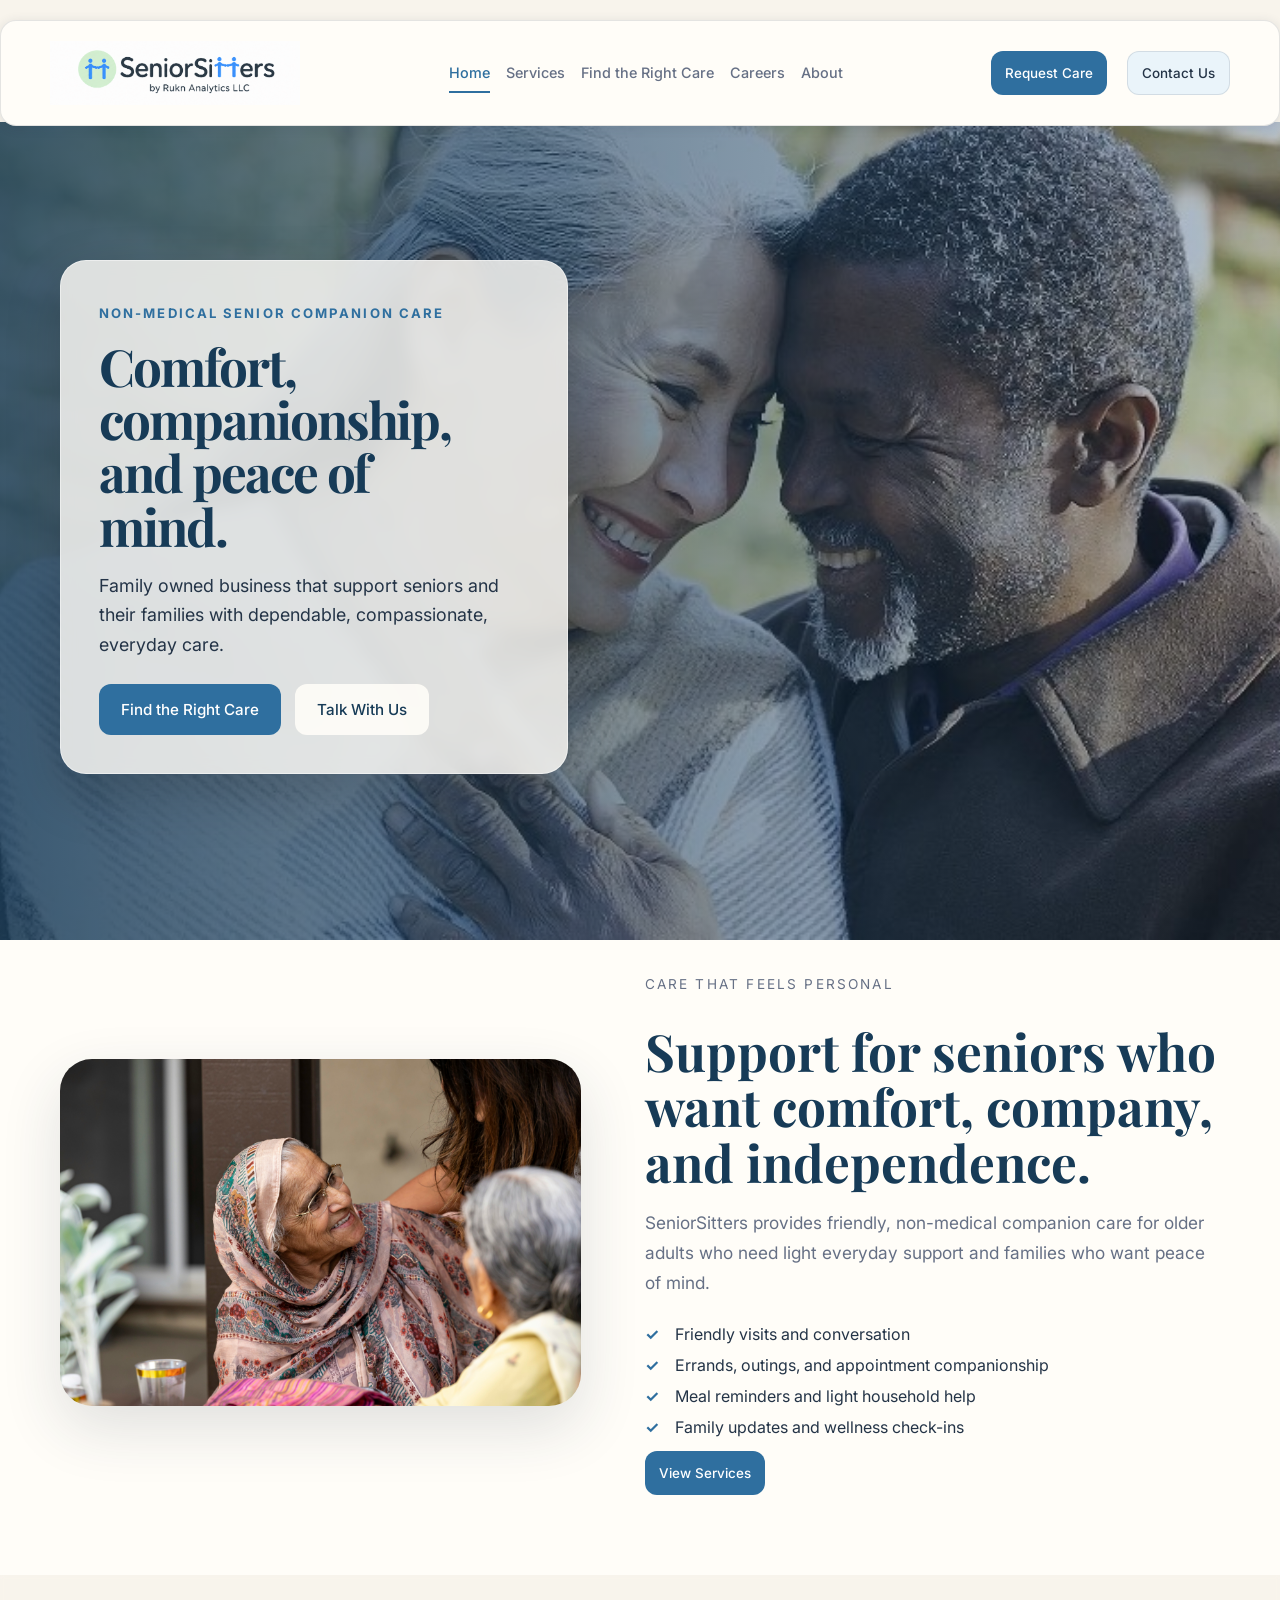
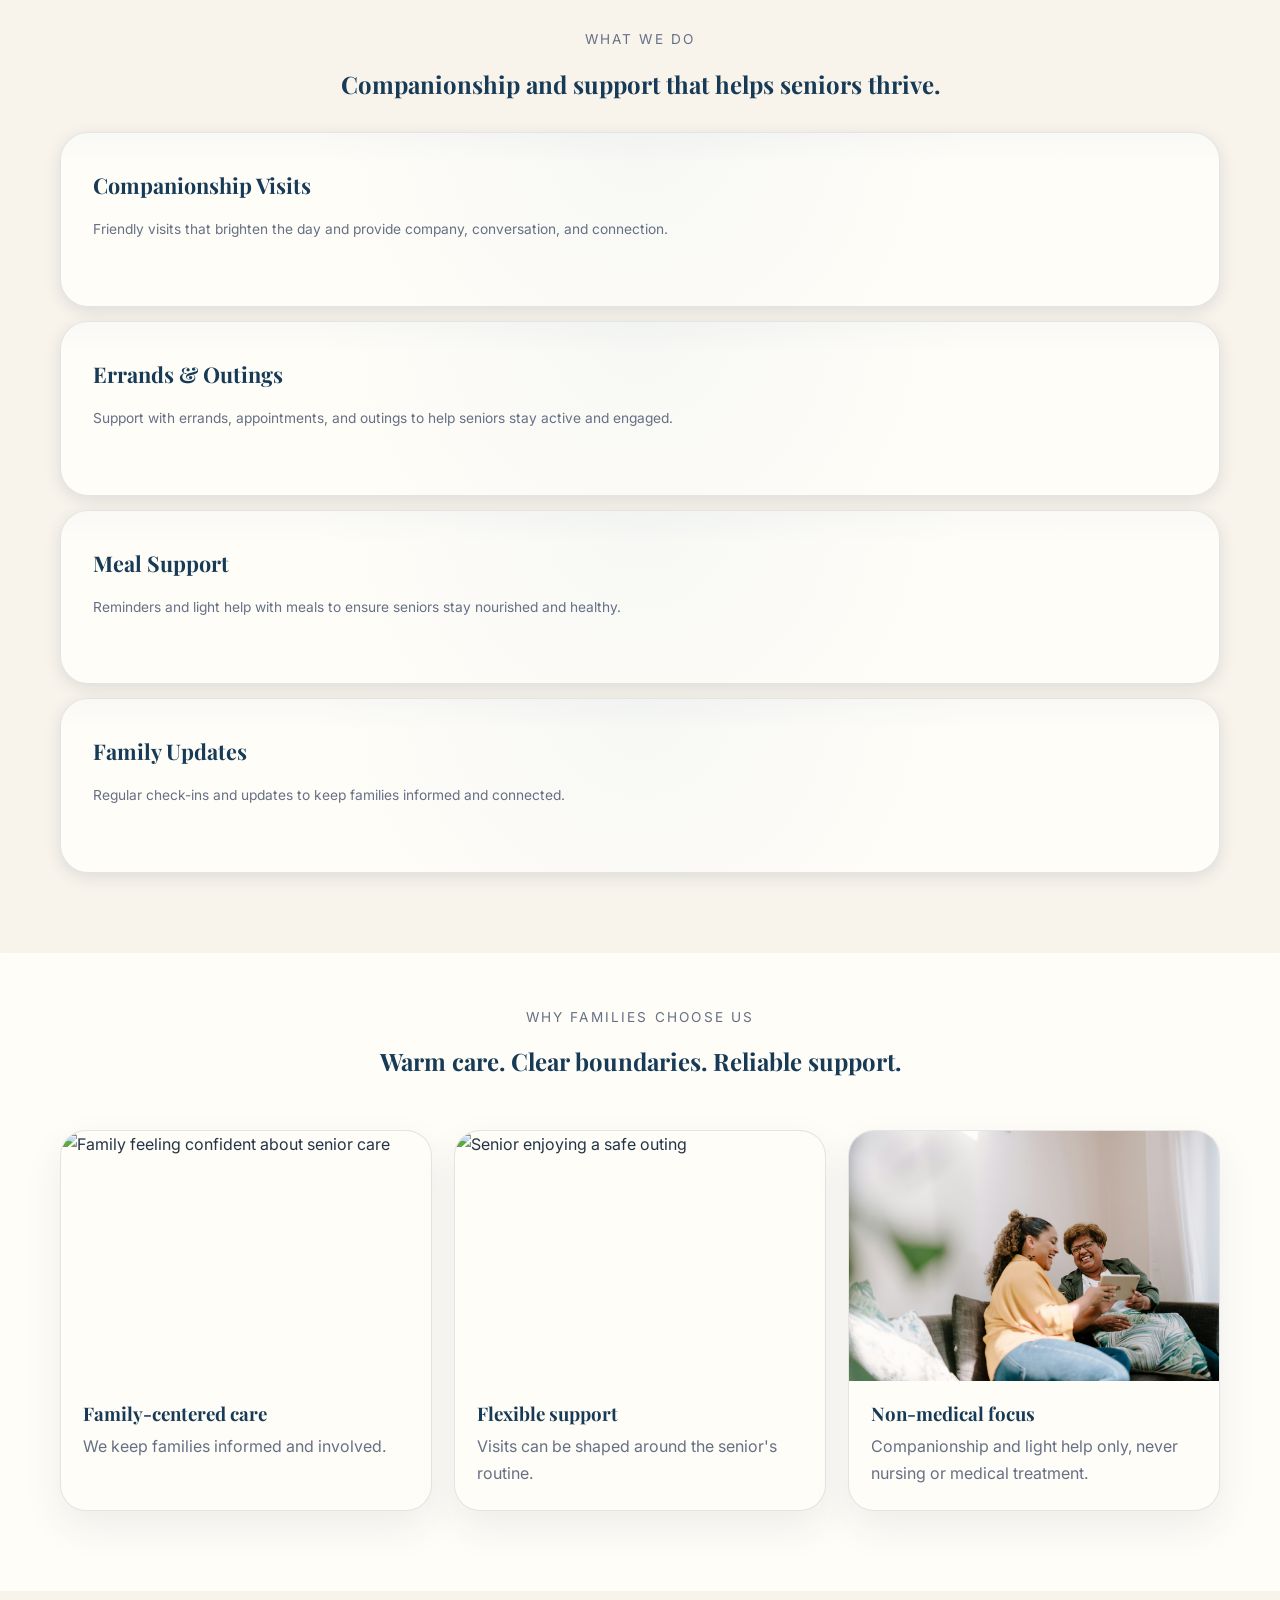
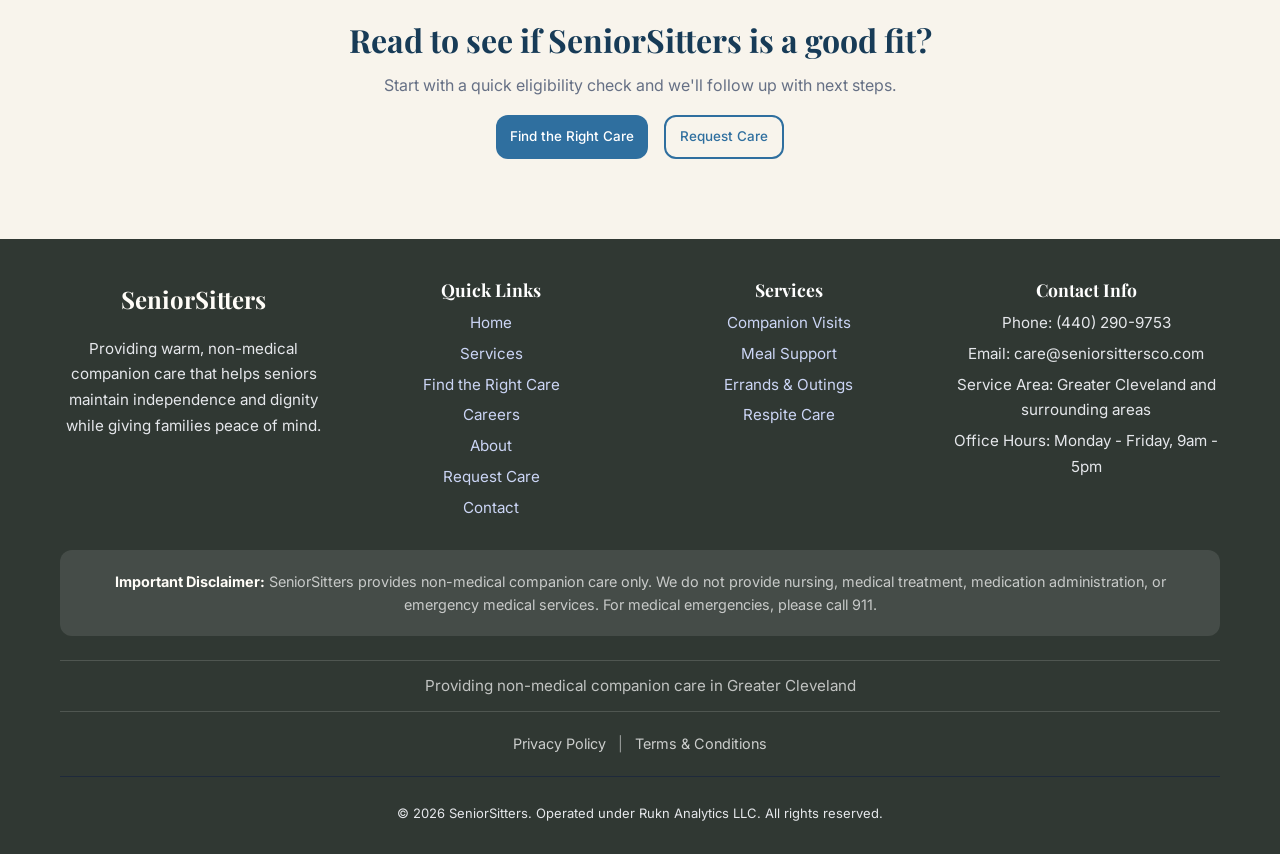
==== commit 8c4223a5: "Added family-owned" ====
--- a/index.html
+++ b/index.html
@@ -50,7 +50,7 @@
       <div class="hero-copy-card">
         <span class="eyebrow">Non-medical senior companion care</span>
         <h1>Comfort, companionship, and peace of mind.</h1>
-        <p>We support seniors and their families with dependable, compassionate, everyday care.</p>
+        <p>Family owned business that support seniors and their families with dependable, compassionate, everyday care.</p>
 
         <div class="hero-buttons">
           <a href="find-care.html" class="btn btn-primary">Find the Right Care</a>
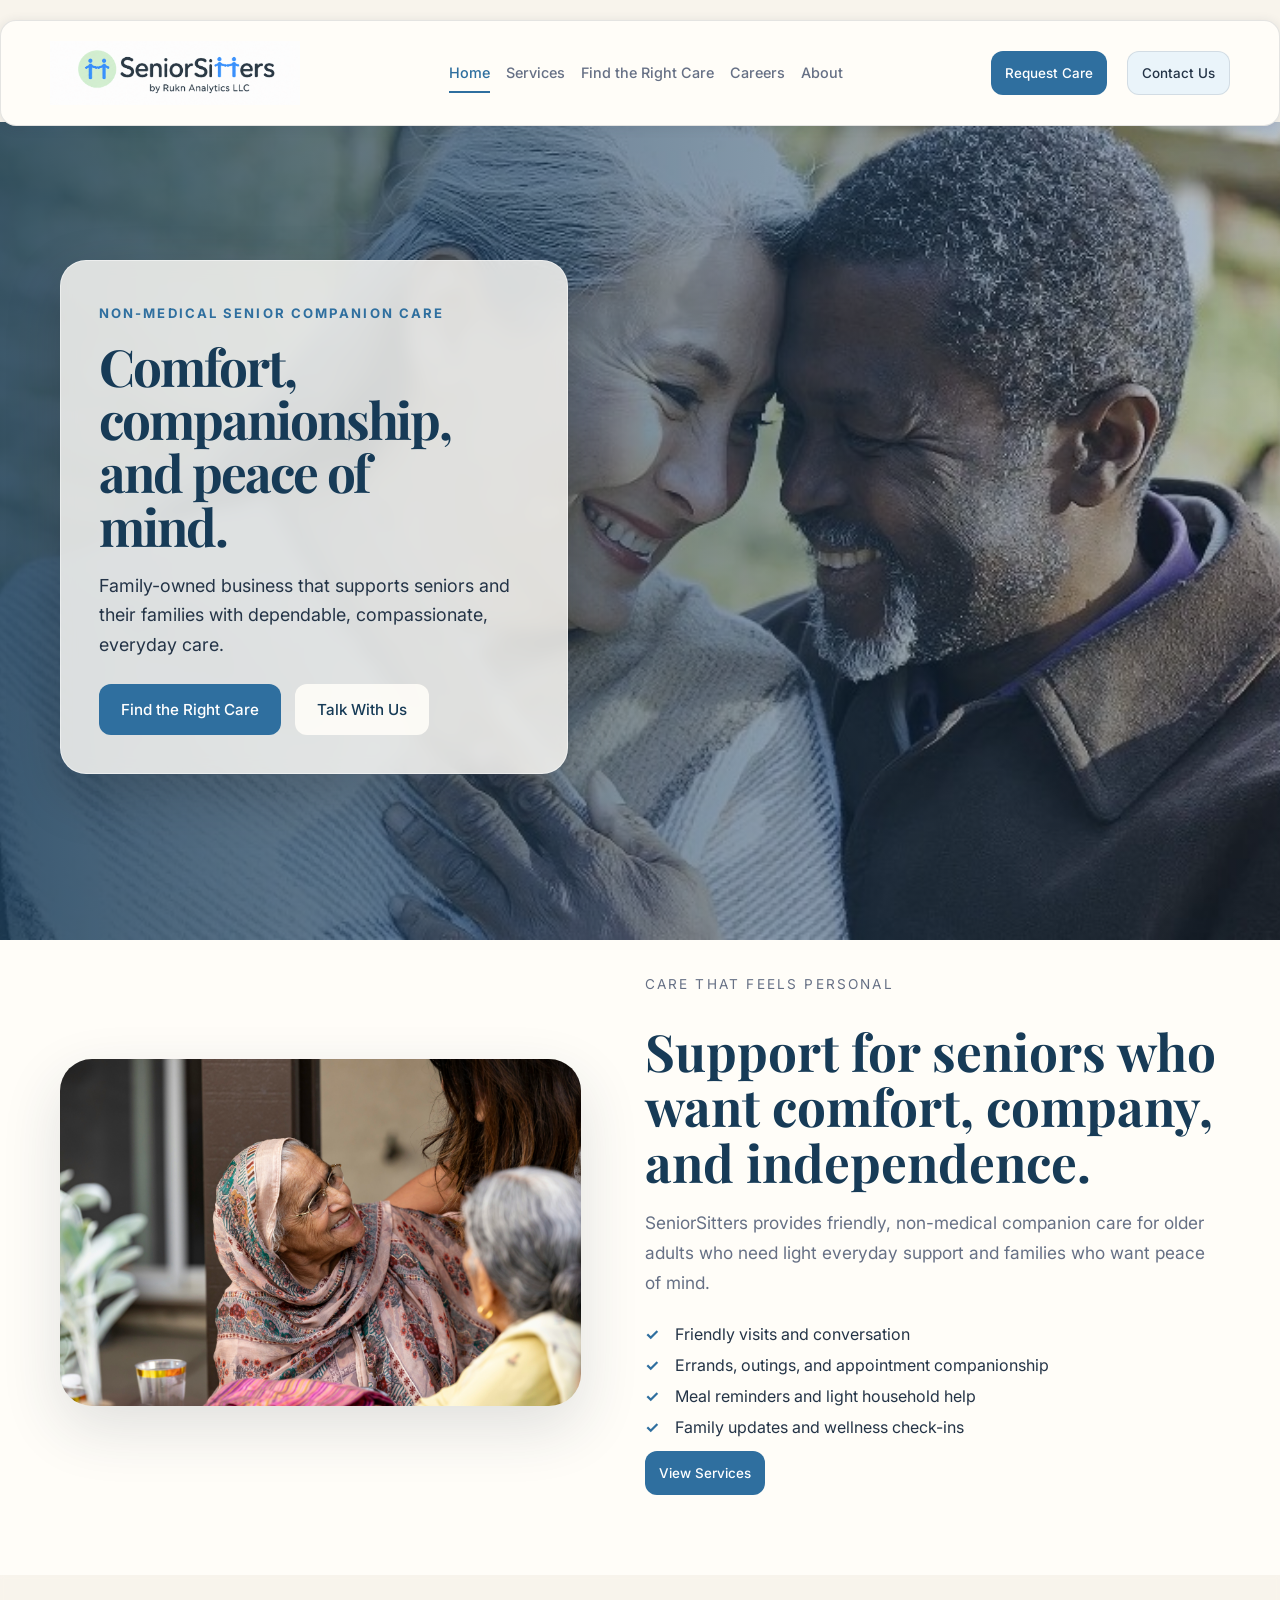
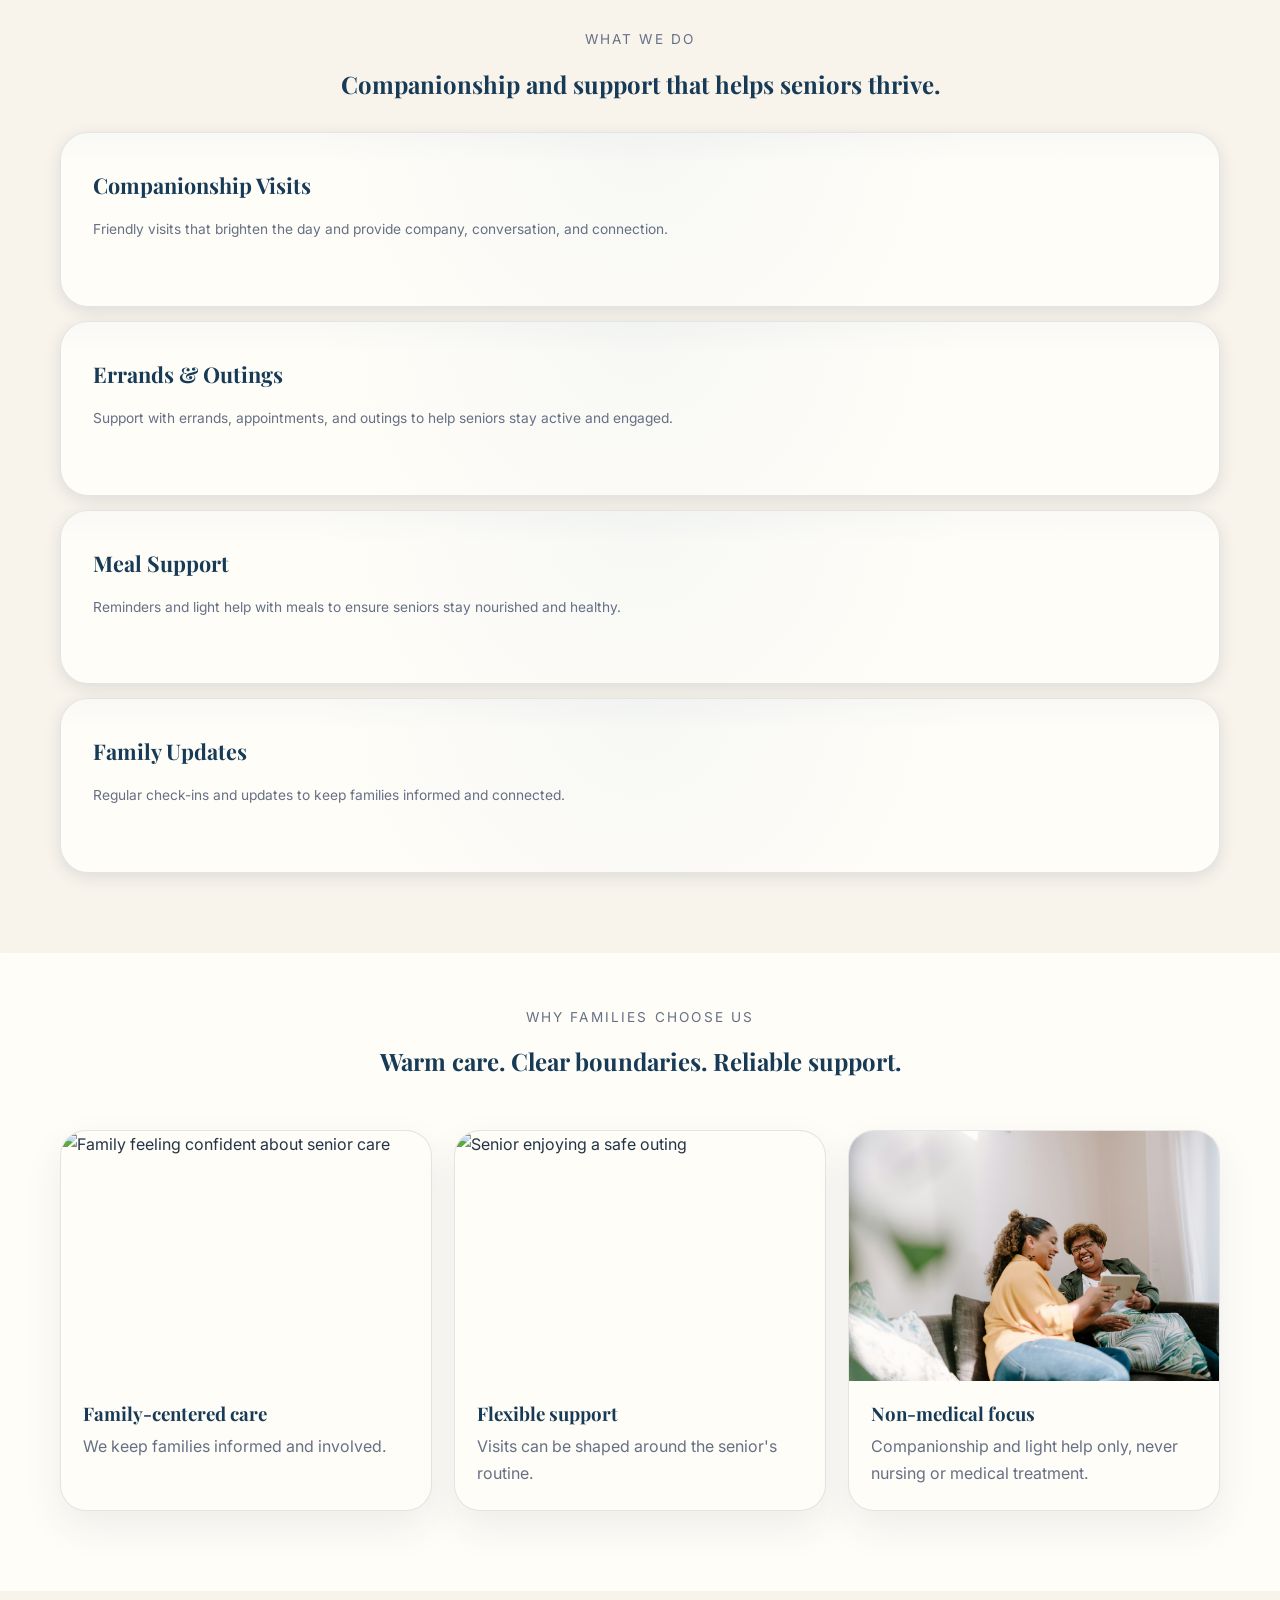
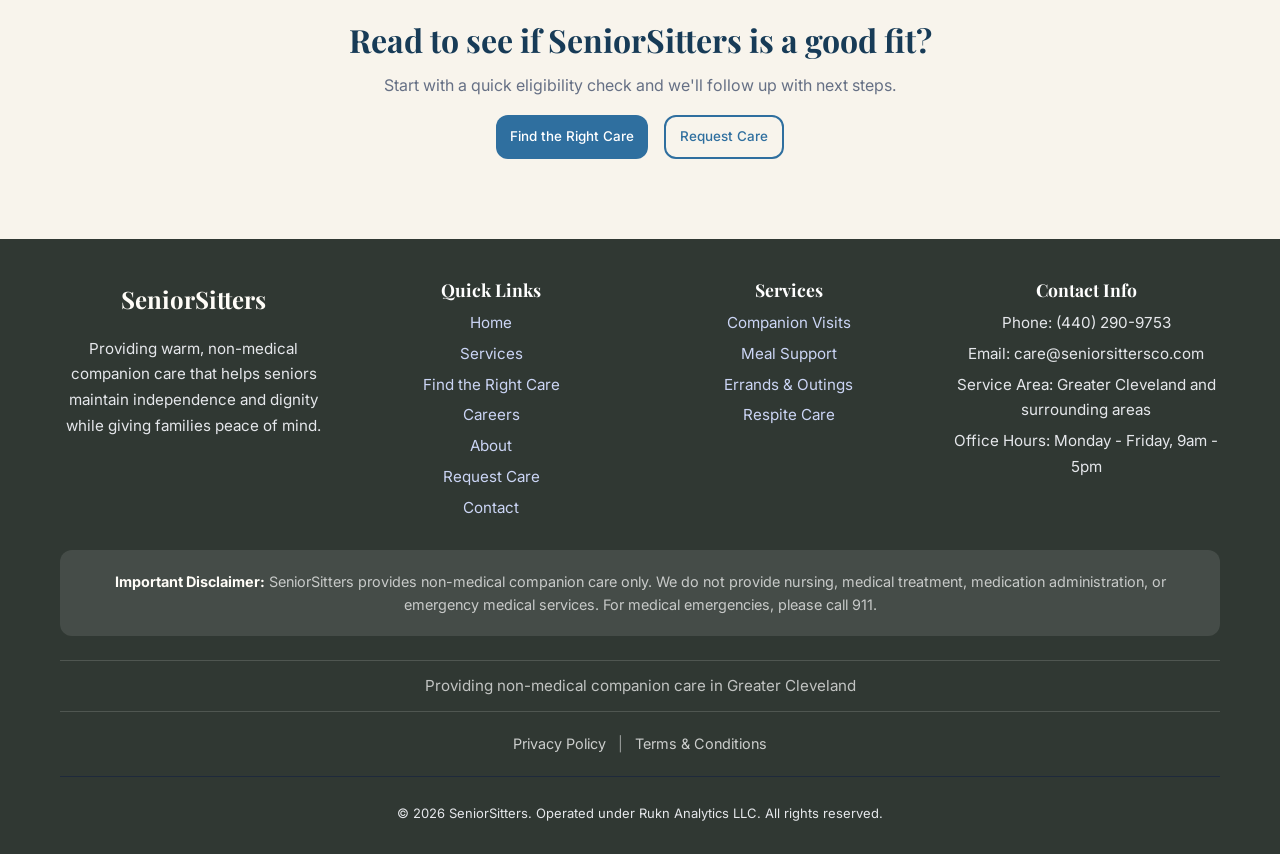
==== commit 2a13a597: "added dashes where needed" ====
--- a/index.html
+++ b/index.html
@@ -50,7 +50,7 @@
       <div class="hero-copy-card">
         <span class="eyebrow">Non-medical senior companion care</span>
         <h1>Comfort, companionship, and peace of mind.</h1>
-        <p>Family owned business that support seniors and their families with dependable, compassionate, everyday care.</p>
+        <p>Family-owned business that supports seniors and their families with dependable, compassionate, everyday care.</p>
 
         <div class="hero-buttons">
           <a href="find-care.html" class="btn btn-primary">Find the Right Care</a>
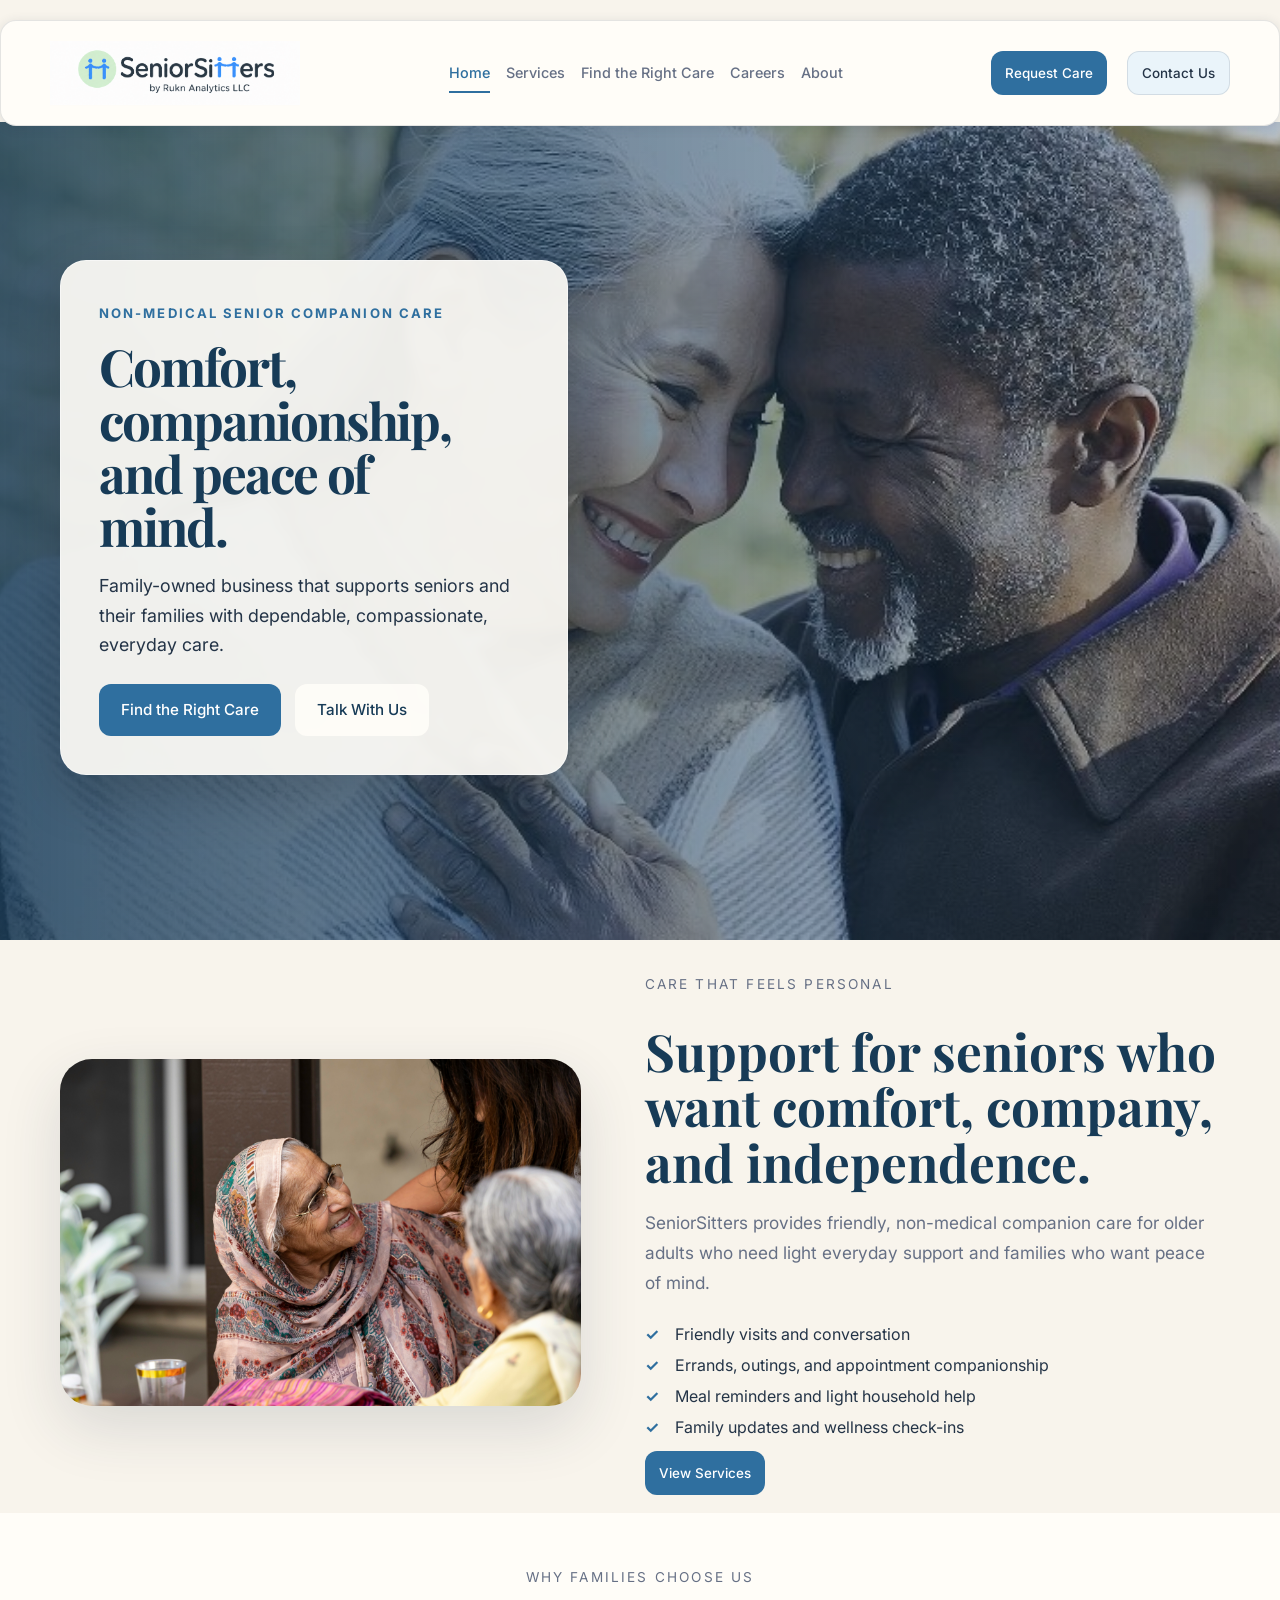
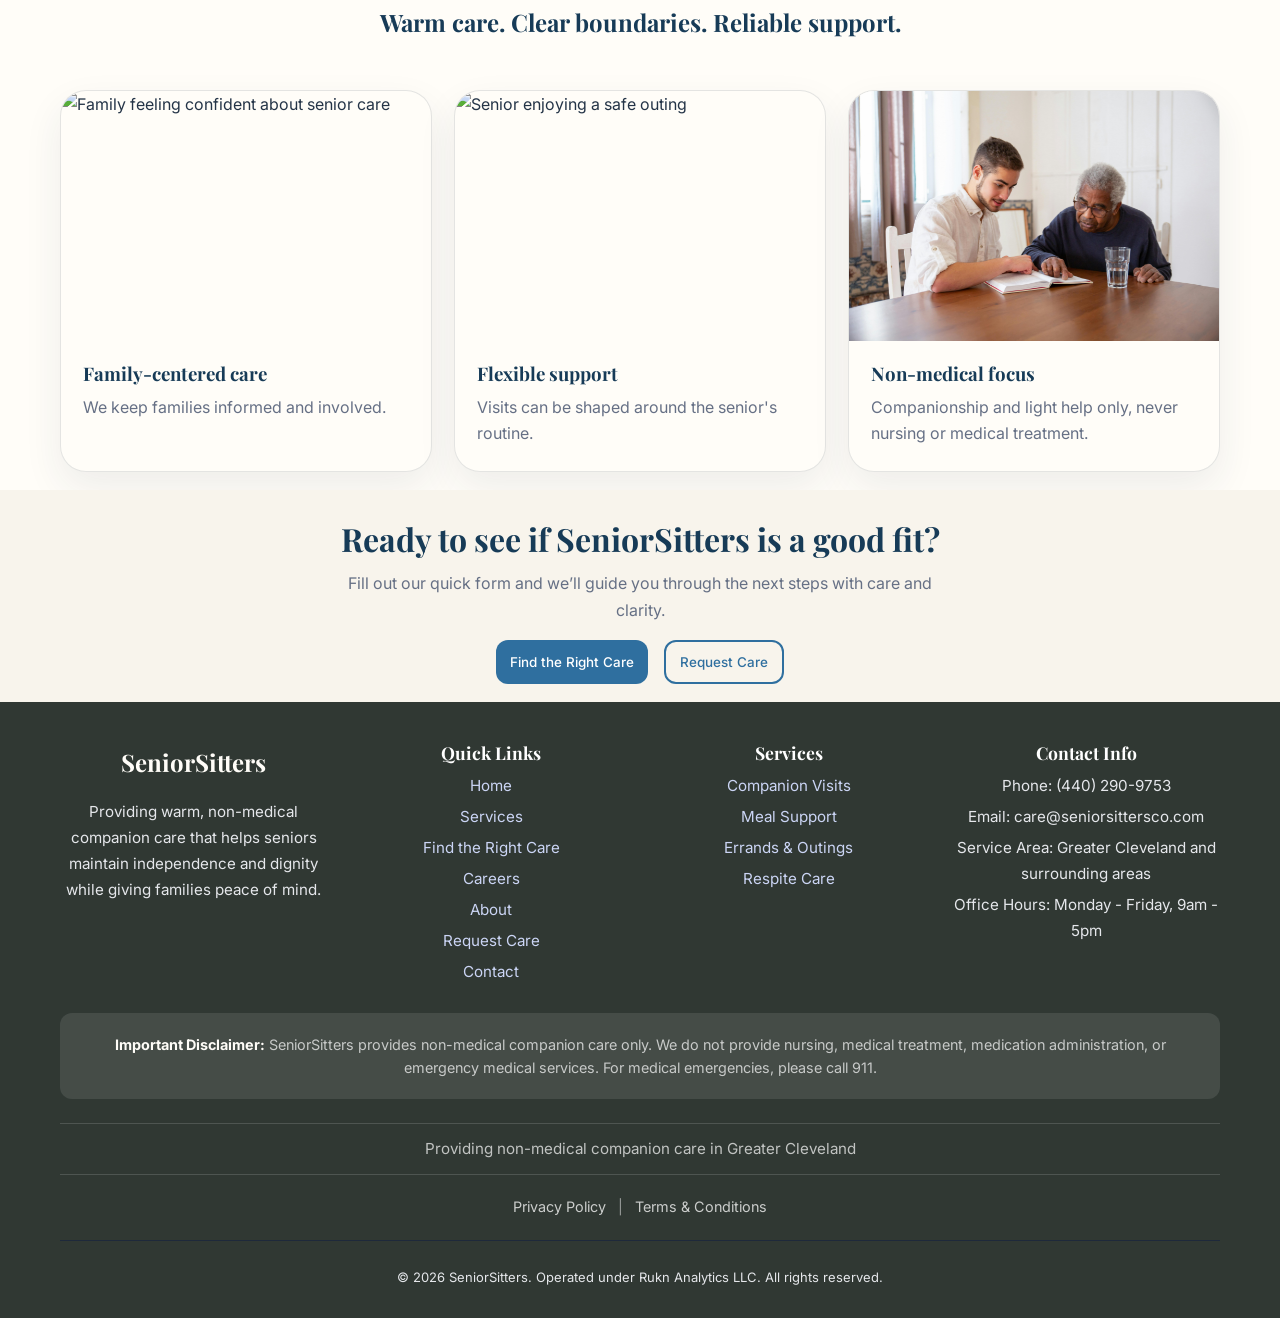
==== commit cd5ba39e: "Added photos to sections under find-care.html, also refined the index page for a more smooth feel" ====
--- a/index.html
+++ b/index.html
@@ -24,11 +24,13 @@
           <a href="find-care.html" class="nav-link">Find the Right Care</a>
           <a href="careers.html" class="nav-link">Careers</a>
           <a href="about.html" class="nav-link">About</a>
+          <a href="request-care.html" class="nav-link mobile-only">Request Care</a>
+          <a href="contact.html" class="nav-link mobile-only">Contact Us</a>
         </div>
         <div class="header-actions">
           <a href="request-care.html" class="btn btn-primary">Request Care</a>
           <a href="contact.html" class="btn btn-secondary">Contact Us</a>
-          <button class="mobile-nav-toggle" id="navToggle" aria-label="Toggle navigation">
+          <button class="mobile-nav-toggle" id="navToggle" aria-label="Toggle navigation" aria-expanded="false">
             <span></span>
             <span></span>
             <span></span>
@@ -61,7 +63,7 @@
   </section>
 
   <!-- Split Care Section -->
-  <section class="section section-ivory">
+  <section class="section section-creme">
     <div class="container split-care-section">
       <div class="split-care-image">
         <img src="assets/images/companion-care.jpg" alt="Senior enjoying companionship with a caring sitter">
@@ -81,35 +83,7 @@
     </div>
   </section>
 
-  <!-- What We Do Section -->
-  <section class="section">
-    <div class="container">
-      <div class="section-intro">
-        <span class="eyebrow">What we do</span>
-        <h2>Companionship and support that helps seniors thrive.</h2>
-      </div>
 
-      <div class="services-grid">
-        <div class="service-card">
-          <h3>Companionship Visits</h3>
-          <p>Friendly visits that brighten the day and provide company, conversation, and connection.</p>
-        </div>
-        <div class="service-card">
-          <h3>Errands & Outings</h3>
-          <p>Support with errands, appointments, and outings to help seniors stay active and engaged.</p>
-        </div>
-        <div class="service-card">
-          <h3>Meal Support</h3>
-          <p>Reminders and light help with meals to ensure seniors stay nourished and healthy.</p>
-        </div>
-        <div class="service-card">
-          <h3>Family Updates</h3>
-          <p>Regular check-ins and updates to keep families informed and connected.</p>
-        </div>
-      </div>
-      </div>
-    </div>
-  </section>
   <!-- Why Families Choose Us -->
   <section class="section section-ivory">
     <div class="container">
@@ -130,7 +104,7 @@
           <p>Visits can be shaped around the senior's routine.</p>
         </div>
         <div class="photo-reason-card">
-          <img src="assets/images/safety-check.jpg" alt="Caring sitter checking in with a senior">
+          <img src="assets/images/companionship.jpg" alt="Caring sitter checking in with a senior">
           <h3>Non-medical focus</h3>
           <p>Companionship and light help only, never nursing or medical treatment.</p>
         </div>
@@ -142,8 +116,8 @@
   <section class="section section-sm" style="background: var(--color-bg);">
     <div class="container">
       <div class="cta-container intro-center" style="max-width: 600px; margin: 0 auto;">
-        <h1 style="font-size: 2rem; margin-bottom: 12px;">Read to see if SeniorSitters is a good fit?</h1>
-        <p style="color: var(--color-muted); font-size: 1rem;">Start with a quick eligibility check and we'll follow up with next steps.</p>
+        <h1 style="font-size: 2rem; margin-bottom: 12px;">Ready to see if SeniorSitters is a good fit?</h1>
+        <p style="color: var(--color-muted); font-size: 1rem;">Fill out our quick form and we’ll guide you through the next steps with care and clarity.</p>
         <div class="cta-buttons">
           <a href="find-care.html" class="btn btn-primary">Find the Right Care</a>
           <a href="request-care.html" class="btn btn-outline">Request Care</a>
--- a/styles.css
+++ b/styles.css
@@ -56,6 +56,67 @@
 
 html {
   scroll-behavior: smooth;
+  /* Optimize scrolling performance */
+  overscroll-behavior: none;
+  -webkit-font-smoothing: antialiased;
+  -moz-osx-font-smoothing: grayscale;
+}
+
+/* Performance optimizations */
+* {
+  /* Enable hardware acceleration for transforms */
+  -webkit-transform: translateZ(0);
+  transform: translateZ(0);
+  /* Optimize animations */
+  -webkit-backface-visibility: hidden;
+  backface-visibility: hidden;
+}
+
+/* Scroll performance optimizations */
+body {
+  /* Reduce paint on scroll */
+  contain: layout style paint;
+}
+
+/* Optimize all images for crisp, clear quality */
+img {
+  /* Prevent stretching and maintain aspect ratio */
+  max-width: 100%;
+  height: auto;
+  display: block;
+  /* High-quality rendering for all images */
+  image-rendering: -webkit-optimize-contrast;
+  image-rendering: auto;
+  image-rendering: crisp-edges;
+  /* Support for high-DPI displays */
+  -webkit-font-smoothing: antialiased;
+  -moz-osx-font-smoothing: grayscale;
+  /* Prevent blur and improve sharpness */
+  transform: translateZ(0);
+  -webkit-transform: translateZ(0);
+  /* Ensure proper image scaling */
+  object-fit: contain;
+}
+
+/* Retina display support for high-DPI screens */
+@media (-webkit-min-device-pixel-ratio: 2), (min-resolution: 192dpi) {
+  img {
+    /* Ensure sharp rendering on retina displays */
+    image-rendering: -webkit-optimize-contrast;
+    image-rendering: crisp-edges;
+    /* Prevent pixelation on high-DPI */
+    -webkit-font-smoothing: antialiased;
+    -moz-osx-font-smoothing: grayscale;
+  }
+}
+
+/* Reduce backdrop-filter usage for better performance */
+@media (max-width: 768px) {
+  .hero-copy-card,
+  .trust-mini-card {
+    backdrop-filter: none;
+    -webkit-backdrop-filter: none;
+  }
 }
 
 body {
@@ -162,6 +223,20 @@
   height: auto;
   object-fit: contain;
   display: block;
+  /* Ensure logo maintains aspect ratio and doesn't stretch */
+  max-width: 100%;
+  height: auto;
+  /* Optimize logo rendering for crisp display */
+  image-rendering: -webkit-optimize-contrast;
+  image-rendering: auto;
+  image-rendering: crisp-edges;
+  /* Ensure smooth scaling */
+  -webkit-font-smoothing: antialiased;
+  -moz-osx-font-smoothing: grayscale;
+  /* Hardware acceleration for better performance */
+  will-change: transform;
+  transform: translateZ(0);
+  -webkit-transform: translateZ(0);
 }
 
 .nav-links {
@@ -237,28 +312,12 @@
 .nav-cta:hover {
   background: var(--color-primary-dark);
   color: white;
-  transform: translateY(-2px);
+  transform: translateY(-2px) translateZ(0);
   box-shadow: 0 4px 12px rgba(47, 111, 159, 0.3);
-}
-
-/* Mobile Navigation */
-.mobile-nav-toggle {
-  display: none;
-  background: none;
-  border: none;
-  cursor: pointer;
-  padding: 8px;
-  flex-direction: column;
-  gap: 5px;
-}
-
-.mobile-nav-toggle span {
-  display: block;
-  width: 24px;
-  height: 2px;
-  background: var(--color-navy);
-  transition: 0.3s;
-}
+  /* Optimize animation */
+  will-change: transform, box-shadow;
+}
+
 
 /* =========================
    HERO SECTION
@@ -281,6 +340,17 @@
   object-fit: cover;
   z-index: -3;
   opacity: 1;
+  /* Optimize video quality and performance */
+  will-change: transform;
+  transform: translateZ(0);
+  -webkit-transform: translateZ(0);
+  pointer-events: none;
+  /* Ensure high-quality video rendering */
+  image-rendering: -webkit-optimize-contrast;
+  image-rendering: auto;
+  /* Smooth video playback */
+  -webkit-font-smoothing: antialiased;
+  -moz-osx-font-smoothing: grayscale;
 }
 
 .hero-video-overlay {
@@ -309,12 +379,17 @@
 
 .hero-copy-card {
   max-width: 560px;
-  background: rgba(255, 253, 248, 0.82);
+  background: rgba(255, 253, 248, 0.92);
   border: 1px solid rgba(255, 255, 255, 0.45);
   border-radius: 26px;
   padding: clamp(26px, 3vw, 38px);
   box-shadow: 0 20px 55px rgba(0, 0, 0, 0.18);
-  backdrop-filter: blur(8px);
+  /* Optimize backdrop-filter for better performance */
+  backdrop-filter: blur(4px);
+  -webkit-backdrop-filter: blur(4px);
+  /* Hardware acceleration */
+  will-change: transform;
+  transform: translateZ(0);
 }
 
 .hero-copy-card .eyebrow {
@@ -361,12 +436,17 @@
 }
 
 .trust-mini-card {
-  background: rgba(255, 253, 248, 0.86);
+  background: rgba(255, 253, 248, 0.92);
   border: 1px solid rgba(255, 255, 255, 0.45);
   border-radius: 24px;
   padding: 22px 24px;
   box-shadow: 0 18px 45px rgba(0, 0, 0, 0.16);
-  backdrop-filter: blur(10px);
+  /* Optimize backdrop-filter for better performance */
+  backdrop-filter: blur(3px);
+  -webkit-backdrop-filter: blur(3px);
+  /* Hardware acceleration */
+  will-change: transform;
+  transform: translateZ(0);
 }
 
 .trust-mini-card strong {
@@ -463,14 +543,7 @@
     flex-direction: column;
     gap: 5px;
     cursor: pointer;
-  }
-
-  .mobile-nav-toggle span {
-    width: 20px;
-    height: 2px;
-    background: var(--color-navy);
-    border-radius: 999px;
-    display: block;
+
   }
 
   .hero-video-inner {
@@ -531,6 +604,19 @@
   object-fit: cover;
   border-radius: 32px;
   box-shadow: 0 22px 60px rgba(36, 52, 71, 0.14);
+  /* Prevent stretching and maintain aspect ratio */
+  max-width: 100%;
+  /* Optimize image rendering for clarity */
+  image-rendering: -webkit-optimize-contrast;
+  image-rendering: auto;
+  image-rendering: crisp-edges;
+  /* Ensure smooth scaling */
+  -webkit-font-smoothing: antialiased;
+  -moz-osx-font-smoothing: grayscale;
+  /* Hardware acceleration for better performance */
+  will-change: transform;
+  transform: translateZ(0);
+  -webkit-transform: translateZ(0);
 }
 
 .split-care-content h2 {
@@ -594,6 +680,19 @@
   height: 250px;
   object-fit: cover;
   display: block;
+  /* Prevent stretching and maintain aspect ratio */
+  max-width: 100%;
+  /* Optimize image rendering for clarity */
+  image-rendering: -webkit-optimize-contrast;
+  image-rendering: auto;
+  image-rendering: crisp-edges;
+  /* Ensure smooth scaling */
+  -webkit-font-smoothing: antialiased;
+  -moz-osx-font-smoothing: grayscale;
+  /* Hardware acceleration for better performance */
+  will-change: transform;
+  transform: translateZ(0);
+  -webkit-transform: translateZ(0);
 }
 
 .photo-reason-card h3 {
@@ -653,9 +752,11 @@
 
 .btn-primary:hover {
   background: var(--color-primary-dark);
-  transform: translateY(-2px);
+  transform: translateY(-2px) translateZ(0);
   box-shadow: 0 6px 20px rgba(47, 111, 159, 0.3);
   color: white;
+  /* Optimize animation */
+  will-change: transform, box-shadow;
 }
 
 .btn-secondary {
@@ -736,6 +837,10 @@
 
 .section-ivory {
   background: var(--color-surface);
+}
+
+.section-creme {
+  background: #F8F4EC;
 }
 
 .section-sky {
@@ -792,8 +897,10 @@
 }
 
 .feature-card:hover {
-  transform: translateY(-6px);
+  transform: translateY(-6px) translateZ(0);
   box-shadow: 0 12px 32px var(--color-shadow);
+  /* Optimize animation */
+  will-change: transform, box-shadow;
 }
 
 .feature-card h3 {
@@ -903,8 +1010,10 @@
 .package-card:hover,
 .help-card:hover,
 .trust-card:hover {
-  transform: translateY(-3px);
+  transform: translateY(-3px) translateZ(0);
   box-shadow: 0 8px 18px var(--color-shadow);
+  /* Optimize animation */
+  will-change: transform, box-shadow;
 }
 
 .service-icon,
@@ -1428,8 +1537,21 @@
 .photo-card img {
   width: 100%;
   height: 220px;
-  object-fit: cover;
+  object-fit: contain;
   background: var(--color-surface-soft);
+  /* Prevent stretching and maintain aspect ratio */
+  max-width: 100%;
+  /* Optimize image rendering for clarity */
+  image-rendering: -webkit-optimize-contrast;
+  image-rendering: auto;
+  image-rendering: crisp-edges;
+  /* Ensure smooth scaling */
+  -webkit-font-smoothing: antialiased;
+  -moz-osx-font-smoothing: grayscale;
+  /* Hardware acceleration for better performance */
+  will-change: transform;
+  transform: translateZ(0);
+  -webkit-transform: translateZ(0);
 }
 
 .photo-card-content {
@@ -1758,10 +1880,23 @@
   width: 100%;
   max-width: 420px;
   height: 380px;
-  object-fit: cover;
+  object-fit: contain;
   border-radius: var(--radius-lg);
   box-shadow: 0 20px 48px var(--color-shadow);
   background: var(--color-surface-soft);
+  /* Prevent stretching and maintain aspect ratio */
+  max-width: 100%;
+  /* Optimize image rendering for clarity */
+  image-rendering: -webkit-optimize-contrast;
+  image-rendering: auto;
+  image-rendering: crisp-edges;
+  /* Ensure smooth scaling */
+  -webkit-font-smoothing: antialiased;
+  -moz-osx-font-smoothing: grayscale;
+  /* Hardware acceleration for better performance */
+  will-change: transform;
+  transform: translateZ(0);
+  -webkit-transform: translateZ(0);
 }
 
 /* Values Section */
@@ -2330,14 +2465,6 @@
   padding: 8px;
 }
 
-.mobile-nav-toggle span {
-  display: block;
-  width: 24px;
-  height: 2px;
-  background: var(--color-text);
-  margin: 5px 0;
-  transition: 0.3s;
-}
 
 /* =========================
    HERO PANEL
@@ -2431,6 +2558,19 @@
   height: 100%;
   object-fit: cover;
   display: block;
+  /* Prevent stretching and maintain aspect ratio */
+  max-width: 100%;
+  /* Optimize image rendering for clarity */
+  image-rendering: -webkit-optimize-contrast;
+  image-rendering: auto;
+  image-rendering: crisp-edges;
+  /* Ensure smooth scaling */
+  -webkit-font-smoothing: antialiased;
+  -moz-osx-font-smoothing: grayscale;
+  /* Hardware acceleration for better performance */
+  will-change: transform;
+  transform: translateZ(0);
+  -webkit-transform: translateZ(0);
 }
 
 .hero-panel .container {
@@ -2509,8 +2649,21 @@
 .care-photo-card img {
   width: 100%;
   height: 260px;
-  object-fit: cover;
+  object-fit: contain;
   display: block;
+  /* Prevent stretching and maintain aspect ratio */
+  max-width: 100%;
+  /* Optimize image rendering for clarity */
+  image-rendering: -webkit-optimize-contrast;
+  image-rendering: auto;
+  image-rendering: crisp-edges;
+  /* Ensure smooth scaling */
+  -webkit-font-smoothing: antialiased;
+  -moz-osx-font-smoothing: grayscale;
+  /* Hardware acceleration for better performance */
+  will-change: transform;
+  transform: translateZ(0);
+  -webkit-transform: translateZ(0);
 }
 
 .care-photo-card h3 {
@@ -2615,8 +2768,21 @@
 .gallery-item img {
   width: 100%;
   height: 240px;
-  object-fit: cover;
+  object-fit: contain;
   display: block;
+  /* Prevent stretching and maintain aspect ratio */
+  max-width: 100%;
+  /* Optimize image rendering for clarity */
+  image-rendering: -webkit-optimize-contrast;
+  image-rendering: auto;
+  image-rendering: crisp-edges;
+  /* Ensure smooth scaling */
+  -webkit-font-smoothing: antialiased;
+  -moz-osx-font-smoothing: grayscale;
+  /* Hardware acceleration for better performance */
+  will-change: transform;
+  transform: translateZ(0);
+  -webkit-transform: translateZ(0);
 }
 
 .partner-strip-section {
@@ -2756,17 +2922,17 @@
    ========================= */
 
 .section {
-  padding: 80px 0;
+  padding: 18px 0;
 }
 
 .features-section {
-  margin-bottom: 60px;
+  margin-bottom: 40px;
 }
 
 .features-grid {
   display: grid;
   grid-template-columns: repeat(auto-fit, minmax(300px, 1fr));
-  gap: 24px;
+  gap: 12px;
 }
 
 .feature-card {
@@ -2855,7 +3021,7 @@
   border: 1px solid var(--color-border);
   border-radius: 28px;
   box-shadow: 0 4px 16px var(--color-shadow);
-  padding: 2.5rem 2rem;
+  padding: 8px;
   position: relative;
   overflow: hidden;
   transition: transform 0.3s ease, box-shadow 0.3s ease, background 0.3s ease;
@@ -2999,20 +3165,6 @@
   font-size: 0.85rem;
 }
 
-@media (max-width: 768px) {
-  .services-layout {
-    grid-template-columns: 1fr;
-  }
-
-  .tier-item {
-    grid-template-columns: 1fr;
-  }
-
-  .btn-tier {
-    width: 100%;
-  }
-}
-
 @media (max-width: 1024px) {
   .services-layout {
     grid-template-columns: 1fr;
@@ -3080,7 +3232,7 @@
   width: 100%;
   max-width: 350px;
   height: 400px;
-  object-fit: cover;
+  object-fit: contain;
   border-radius: 20px;
   box-shadow: 0 20px 40px var(--color-shadow);
   border: 2px solid var(--color-border);
@@ -3395,59 +3547,6 @@
   }
 }
 
-@media (max-width: 768px) {
-  .section-hero {
-    padding: 80px 0 100px;
-  }
-
-  .hero-content h1 {
-    font-size: 2.5rem;
-  }
-
-  .hero-content h2 {
-    font-size: 1.3rem;
-  }
-
-  .headshot {
-    max-width: 280px;
-    height: 320px;
-  }
-
-  .workspace-image {
-    max-width: 280px;
-    height: 220px;
-  }
-
-  .section-differentiators h2,
-  .section-about-me h2,
-  .section-approach h2,
-  .section-expectations h2 {
-    font-size: 2rem;
-  }
-
-  .section-final-cta h2 {
-    font-size: 2.2rem;
-  }
-
-  .differentiators-grid {
-    grid-template-columns: 1fr;
-  }
-
-  .approach-grid {
-    grid-template-columns: 1fr;
-  }
-
-  .approach-item {
-    flex-direction: column;
-    text-align: center;
-    gap: 16px;
-  }
-
-  .hero-actions {
-    justify-content: center;
-  }
-}
-
 /* =========================
    CASE STUDIES
    ========================= */
@@ -4010,7 +4109,7 @@
   }
 
   .service-card {
-    padding: 24px;
+    padding: 10px;
   }
 
   .service-card h3 {
@@ -5065,7 +5164,7 @@
   background: var(--color-surface);
   border: 1px solid var(--color-border);
   border-radius: 22px;
-  padding: 28px;
+  padding: 24px;
   box-shadow: 0 4px 12px var(--color-shadow);
   transition: transform 0.25s ease, box-shadow 0.25s ease;
 }
@@ -5379,15 +5478,6 @@
 .credentials-row span:last-child::after {
   content: "";
 }
-@media (max-width: 768px) {
-  .hero-actions {
-    flex-direction: column;
-  }
-
-  .btn {
-    width: 100%;
-  }
-}
 
 /* =========================
    ABOUT PAGE STYLES
@@ -5417,19 +5507,38 @@
 
 .founder-image {
   width: 250px;
-  height: 250px;
+  height: 200px;
   margin: 0 auto 16px;
   border-radius: 50%;
   overflow: hidden;
   border: 3px solid var(--color-primary);
   background: var(--color-surface-soft);
+  /* Optimize container for better image display */
+  position: relative;
+  /* Ensure proper scaling */
+  max-width: 100%;
+  /* Add subtle shadow for depth */
+  box-shadow: 0 4px 12px rgba(47, 111, 159, 0.15);
 }
 
 .founder-image img {
   width: 100%;
   height: 100%;
-  object-fit: cover;
+  object-fit: contain;
   display: block;
+  /* Prevent stretching and maintain aspect ratio */
+  max-width: 100%;
+  height: auto;
+  /* Ensure high-quality rendering */
+  image-rendering: -webkit-optimize-contrast;
+  image-rendering: auto;
+  image-rendering: crisp-edges;
+  /* Smooth font rendering for any text overlays */
+  -webkit-font-smoothing: antialiased;
+  -moz-osx-font-smoothing: grayscale;
+  /* Prevent blur and improve sharpness */
+  transform: translateZ(0);
+  -webkit-transform: translateZ(0);
 }
 
 .founder-placeholder {
@@ -5437,6 +5546,28 @@
   height: 100%;
   background: var(--color-surface-soft);
   border-radius: 50%;
+}
+
+/* Responsive optimizations for founder images */
+@media (max-width: 768px) {
+  .founder-image {
+    width: 200px;
+    height: 200px;
+  }
+  
+  .founder-image img {
+    /* Maintain natural clarity on smaller screens */
+    image-rendering: auto;
+    filter: none;
+    -webkit-filter: none;
+  }
+}
+
+@media (max-width: 480px) {
+  .founder-image {
+    width: 180px;
+    height: 180px;
+  }
 }
 
 .founder-card h3 {
@@ -5553,23 +5684,115 @@
   line-height: 1.4;
 }
 
+/* Mobile Navigation Toggle */
+.mobile-nav-toggle {
+  display: none;
+  background: none;
+  border: none;
+  cursor: pointer;
+  padding: 8px;
+  flex-direction: column;
+  gap: 5px;
+}
+
+.mobile-nav-toggle span {
+  display: block;
+  width: 24px;
+  height: 3px;
+  background: var(--color-navy);
+  border-radius: 2px;
+  transition: all 0.3s ease;
+}
+
+.mobile-only {
+  display: none;
+}
+
 @media (max-width: 768px) {
-  .founders-grid {
-    grid-template-columns: 1fr;
-    gap: 24px;
-  }
-
-  .trust-values-grid {
-    grid-template-columns: repeat(2, 1fr);
-    gap: 16px;
-  }
-
-  .trust-value {
+  .mobile-only {
+    display: block;
+  }
+
+  .header-shell {
+    position: sticky;
+    top: 0;
+    z-index: 1000;
+    background: var(--color-surface);
+    border-radius: 0;
+    padding: 0;
+  }
+
+  .site-header {
+    height: 68px;
+    display: flex;
+    align-items: center;
+    justify-content: space-between;
+    padding: 0 20px;
+  }
+
+  .brand-logo {
+    width: 145px;
     height: auto;
-    padding: 16px 12px;
-  }
-
-  .mission-content h2 {
-    font-size: 1.6rem;
-  }
-}+  }
+
+  .nav-links {
+    position: absolute;
+    top: 68px;
+    left: 0;
+    right: 0;
+    display: none;
+    flex-direction: column;
+    gap: 0;
+    background: var(--color-surface);
+    border-top: 1px solid var(--color-border);
+    box-shadow: 0 18px 35px rgba(36, 52, 71, 0.14);
+    padding: 10px 18px 18px;
+    z-index: 999;
+  }
+
+  .nav-links.active {
+    display: flex;
+  }
+
+  .nav-link {
+    width: 100%;
+    padding: 14px 8px;
+    font-size: 1rem;
+    border-bottom: 1px solid rgba(36, 52, 71, 0.08);
+    color: var(--color-muted);
+  }
+
+  .nav-link:hover,
+  .nav-link.active {
+    color: var(--color-primary);
+  }
+
+  .header-actions .btn {
+    display: none;
+  }
+
+  .mobile-nav-toggle {
+    display: flex;
+    width: 46px;
+    height: 46px;
+    border: 1px solid var(--color-border);
+    border-radius: 14px;
+    background: var(--color-surface);
+    align-items: center;
+    justify-content: center;
+    flex-direction: column;
+    gap: 5px;
+    cursor: pointer;
+    transition: all 0.2s ease;
+  }
+
+  .mobile-nav-toggle:hover {
+    background: var(--color-surface-soft);
+    border-color: var(--color-primary);
+  }
+
+  .mobile-nav-toggle span {
+    background: var(--color-navy);
+  }
+}
+
